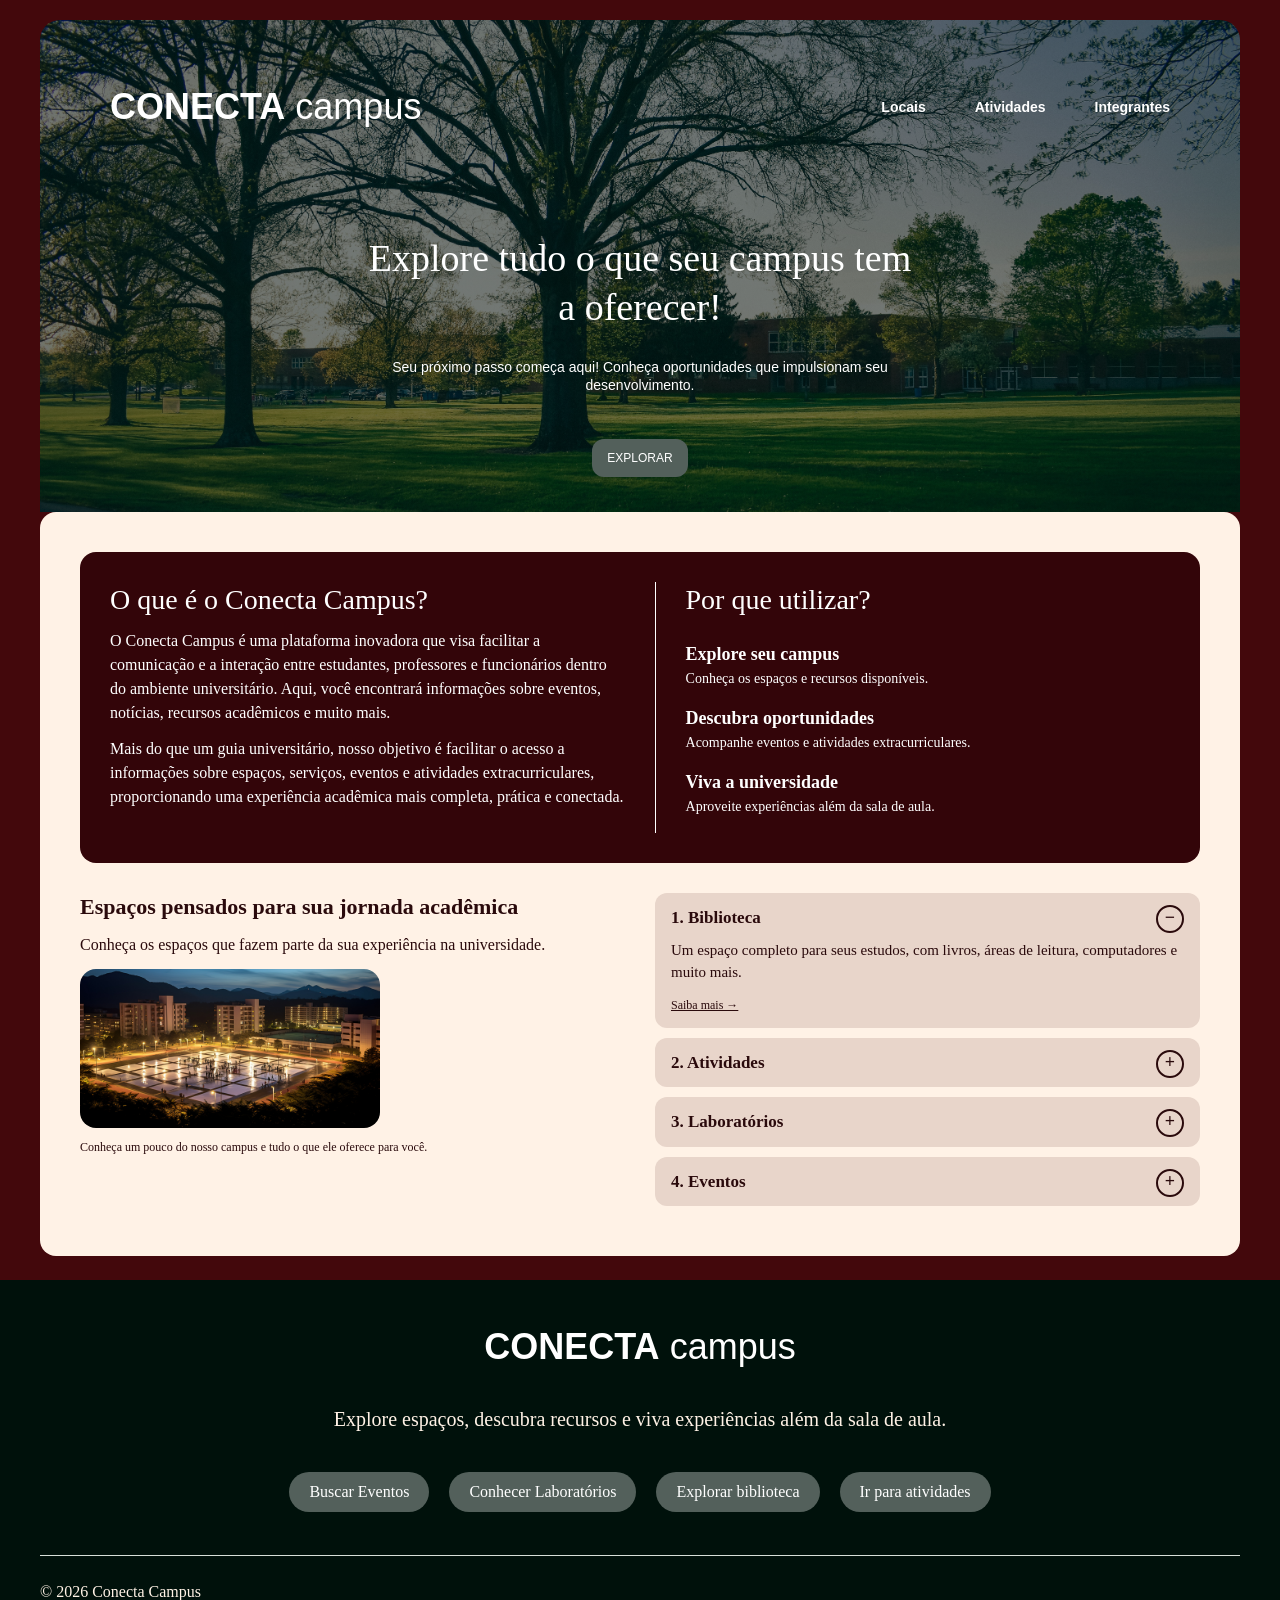
==== index.html @ c1164d72 "Merge branch 'main' into feature/css-locais" ====
<!--
INTEGRANTES DO GRUPO
RM575133-GABRIELLY MACARIO DE SOUZA RIBEIRO
RM575122-MARIA LUIZA DE CASTRO ANTUNES
RM576940-RAYZA SALLES ALMEIDA DO NASCIMENTO
RM574510-SOFIA BALIEIRO YAMANE CARO
RM575845-TAIANE MIRELLA SANTOS DE ALCÂNTARA
-->


<!DOCTYPE html>
<html lang="pt-BR">
<head>
    <meta charset="UTF-8">
    <meta name="viewport" content="width=device-width, initial-scale=1.0">
    <title>Conecta Campus | Início</title>
    <link rel="stylesheet" href="./css/style.css">
</head>

<body>
    <header class="cabecalho cabecalho-home">
        <!-- CABECALHO -->
         <div class="barra-home">
            <a class="titulo-campus">
                <strong>CONECTA</strong>
                <span>campus</span>
            </a>
            <nav class="menu" aria-label="Menu Principal">
                <ul>
                    <li><a href="./locais.html">Locais</a></li>
                    <li><a href="./detalhes.html">Atividades</a></li>
                    <li><a href="./integrantes.html">Integrantes</a></li>
                </ul>
            </nav>
         </div>
         <div class="chamada-home">
            <h1>Explore tudo o que seu campus tem a oferecer!</h1>
            <p>Seu próximo passo começa aqui! Conheça oportunidades que impulsionam seu desenvolvimento.</p>
            <a href="#espacos" class="botao">Explorar</a>
         </div>
    </header>

    <main>
        <!-- CONTEUDO PRINCIPAL -->
        <section class="sobre linha" id="sobre">
    <div class="coluna">
        <h2>O que é o Conecta Campus?</h2>
        <p>O Conecta Campus é uma plataforma inovadora que visa facilitar a comunicação e a interação entre estudantes, professores e funcionários dentro do ambiente universitário. Aqui, você encontrará informações sobre eventos, notícias, recursos acadêmicos e muito mais.
        </p>
        <p>
            Mais do que um guia universitário, nosso objetivo é
            facilitar o acesso a informações sobre espaços,
            serviços, eventos e atividades extracurriculares,
            proporcionando uma experiência acadêmica mais
            completa, prática e conectada.
        </p>
    </div>

    <div class="coluna coluna-beneficios">
        <h2>Por que utilizar?</h2>
        <ul class="beneficios">
            <li>
                <h3>Explore seu campus</h3>
                <p>Conheça os espaços e recursos disponíveis.</p>
            </li>
            <li>
                <h3>Descubra oportunidades</h3>
                <p>Acompanhe eventos e atividades extracurriculares.</p>
            </li>
            <li>
                <h3>Viva a universidade</h3>
                <p>Aproveite experiências além da sala de aula.</p>
            </li>
        </ul>
    </div>
</section>
<section class="espacos linha" id="espacos">
    <div class="coluna">
        <h2>Espaços pensados para sua jornada acadêmica</h2>
        <p>
            Conheça os espaços que fazem parte da sua
            experiência na universidade.
        </p>
        <img src="./img/campus_aberto.jpg" alt="Vista do campus universitário">
        <p class="legenda">Conheça um pouco do nosso campus e tudo o que ele oferece para você.
        </p>
    </div>

    <div class="coluna acordeao">
        <details open>
            <summary>1. Biblioteca</summary>
            <p>
                Um espaço completo para seus estudos, com livros,
                áreas de leitura, computadores e muito mais.
            </p>
            <a href="./locais.html">Saiba mais →</a>
        </details>
        <details>
            <summary>2. Atividades</summary>
            <p>Descubra atividades para aprender e interagir com outros estudantes.</p>
            <a href="./locais.html"> Explore as atividades</a>
        </details>
        <details>
            <summary>3. Laboratórios</summary>
            <p>Conheça os espaços para aulas práticas e desenvolvimento de projetos.
            </p>
        </details>
        <details>
            <summary>4. Eventos</summary>
            <p>Acompanhe os encontros e eventos da universidade.</p>
        </details>
    </div>
</section>
    </main>

<footer class="rodape">
    <div class="rodape-container">
        <a class="titulo-campus">
            <strong>CONECTA</strong>
            <span>campus</span>
        </a>

        <p class="rodape-descricao">
            Explore espaços, descubra recursos e viva experiências
            além da sala de aula.
        </p>

        <nav aria-label="Links do rodapé">
            <ul class="rodape-links">
                <li><a href="./locais.html">Buscar Eventos</a></li>
                <li><a href="./locais.html">Conhecer Laboratórios</a></li>
                <li><a href="./locais.html">Explorar biblioteca</a></li>
                <li><a href="./locais.html">Ir para atividades</a></li>
            </ul>
        </nav>

        <p class="rodape-copyright">© 2026 Conecta Campus</p>
    </div>
</footer>
    
</body>
</html>
---- css/style.css ----
/* INTEGRANTES DO GRUPO
RM575133-GABRIELLY MACARIO DE SOUZA RIBEIRO
RM575122-MARIA LUIZA DE CASTRO
RM576940-RAYZA SALLES ALMEIDA DO NASCIMENTO
RM574510-SOFIA BALIEIRO YAMANE CARO
RM575845-TAIANE MIRELLA SANTOS DE ALCÂNTARA */

/* RESET CSS */
* {
  margin: 0;
  padding: 0;
  box-sizing: border-box;
}


ul {
  list-style: none;
}
 
img {
  display: block;
  max-width: 100%;
  height: auto;
}
 
/* PADRONIZAÇÃO DE FONTES */
:root {
  --fonte-texto: Georgia, 'Times New Roman', Times, serif;
  --fonte-interface: Arial, Helvetica, sans-serif;

   --fs-pequeno: 1.2rem;
   --fs-menu: 1.4rem;
   --fs-base: 1.6rem;
   --fs-h3: 1.8rem;
   --fs-h2: 2.2rem;
   --fs-h1: 2.8rem;

}

html {
  font-size: 62%;
}

body {
  font-family: var(--fonte-texto);
  font-size: var(--fs-base);
  line-height: 1.5;
}

h1, h2, h3 {
  font-family: var(--fonte-texto);
  font-weight: bold;
}

h1 { font-size: var(--fs-h1); line-height: 1.2; }
h2 { font-size: var(--fs-h2); line-height: 1.25; margin-bottom: 1.2rem;}
h3 { font-size: var(--fs-h3);} 
p { margin-bottom: 1.2rem; }

/* CONFIGURAÇÕES GERAIS */
:root {
  --cor-primaria: #330509;
  --cor-moldura: #4a0a0a;
  --cor-fundo: #3B060A;
  --cor-cartao: #e8d5ca;
  --cor-rodape: #04120a;
  --cor-texto: #2a0a0c;
  --cor-clara: #ffffff;
  --cor-foco: #ffb703;
}
 

body {
  color: var(--cor-texto);
  background-color: var(--cor-fundo);
}


a {
  color: inherit;
}


a:hover {
  text-decoration: underline;
}

a:focus-visible,
summary:focus-visible {
  outline: 0.3rem solid var(--cor-foco);
  outline-offset: 0.2rem;
}

.container {
  width: 92%;
  max-width: 70rem;
  margin: 0 auto;
}

.so-leitor {
  position: absolute;
  width: 1px;
  height: 1px;
  overflow: hidden;
  clip: rect(0 0 0 0);
}

.linha {
  font-size: 0;
}

.linha > * {
  font-size: var(--fs-base);
  vertical-align: top;
}

/* CABEÇALHO */
.moldura {
  padding: 1rem;
  background-color: var(--cor-moldura);
}

.cabecalho {
  color: var(--cor-clara);
}

.cabecalho-interno {
  padding: 1.6rem 0;
  background-color: var(--cor-primaria);
}

.hero {
  padding: 2rem 0 3rem;
  border-radius: 1.2rem;
  text-align: center;
  background:
    linear-gradient(rgba(0, 0, 0, 0.45), rgba(0, 0, 0, 0.45)),
    url("../img/campus.jpg") center / cover no-repeat;
}

.barra {
  text-align: center;
}

.logo {
  display: inline-block;
  margin-bottom: 1rem;
  font-family: var(--fonte-interface);
  font-size: 2.4rem;
  font-weight: bold;
  text-decoration: none;
  color: var(--cor-clara);
}

.logo span {
  font-weight: normal;
}

.hero-texto {
  width: 92%;
  max-width: 45rem;
  margin: 4rem auto 2rem;
}

.hero-texto h1 {
  margin-bottom: 1.2rem;
  font-weight: normal;
}

.hero-texto p {
  font-family: var(--fonte-interface);
  font-size: 1.4rem;
}

.botao {
  display: inline-block;
  padding: 0.8rem 2.4rem;
  border: 1px solid var(--cor-clara);
  border-radius: 0.8rem;
  font-family: var(--fonte-interface);
  font-size: 1.3rem;
  text-transform: uppercase;
  text-decoration: none;
  color: var(--cor-clara);
  background-color: rgba(255, 255, 255, 0.25);
}

.botao:hover {
  background-color: rgba(255, 255, 255, 0.45);
  text-decoration: none;
}

.botao-escuro {
  margin-top: 2rem;
  background-color: var(--cor-primaria);
}

.botao-escuro:hover {
  background-color: var(--cor-moldura);
}

/* MENU */
.barra-home {
  display: flex;
  justify-content: space-between;
  align-items: center;
}

.titulo-campus {
  font-family: Arial, Helvetica, sans-serif;
  font-size: 36px;
  color: #ffffff;
  text-decoration: none;
}

.titulo-campus:hover {
  text-decoration: none;
}

.menu li {
  display: inline-block;
  margin-left: 45px;
}

.menu a {
  font-family: Arial, Helvetica, sans-serif;
  font-size: 14px;
  font-weight: bold;
  color: #ffffff;
  text-decoration: none;
}
 
.menu a:hover,
.menu a:active {
  text-decoration: underline;
}

.menu a.ativo {
  text-decoration: underline;
}

/* CONTEÚDO */
.painel {
  margin-top: 1rem;
  padding: 2rem 1.5rem;
  border-radius: 1.2rem;
  background-color: var(--cor-fundo);
}

.conteudo {
  padding: 3rem 0;
}
 
.intro {
  margin: 1rem 0 2rem;
}

.divisor {
  margin: 2.4rem 0;
  border: 0;
  border-top: 1px solid var(--cor-cartao);
}

.destaque {
  width: 100%;
  margin-bottom: 2rem;
  text-align: center;
}
 
.destaque h3 {
  margin-bottom: 0.8rem;
  font-weight: normal;
  text-transform: uppercase;
}
 
.destaque img {
  width: 100%;
  max-width: 22rem;
  margin: 0 auto;
  border-radius: 1rem;
}

.sobre {
  padding: 2.4rem 2rem;
  border-radius: 1.6rem;
  color: var(--cor-clara);
  background-color: var(--cor-primaria);
}
 
.beneficios li {
  margin-bottom: 1.6rem;
}
 
.icone {
  display: inline-block;
  width: 15%;
  font-size: 2.4rem;
  vertical-align: top;
}
 
.beneficio-texto {
  display: inline-block;
  width: 80%;
  vertical-align: top;
}
 
.beneficio-texto h3 {
  font-size: 1.7rem;
}
 
.beneficio-texto p {
  margin-bottom: 0;
  font-size: var(--fs-pequeno);
}

.espacos {
  margin-top: 3rem;
}
 
.espacos img {
  width: 100%;
  max-width: 30rem;
  margin: 1rem 0;
  border-radius: 1.6rem;
}
 
.legenda {
  font-size: var(--fs-pequeno);
}
 
.acordeao details {
  margin-bottom: 1rem;
  padding: 1.2rem 1.6rem;
  border-radius: 1.2rem;
  background-color: var(--cor-cartao);
}
 
.acordeao summary {
  cursor: pointer;
  font-size: 1.7rem;
  font-weight: bold;
  list-style: none;
}
 
.acordeao summary::-webkit-details-marker {
  display: none;
}
 
.acordeao summary::after {
  content: "+";
  float: right;
  width: 2.4rem;
  height: 2.4rem;
  border: 0.2rem solid var(--cor-texto);
  border-radius: 50%;
  font-size: 1.8rem;
  line-height: 2rem;
  text-align: center;
}
 
.acordeao details[open] summary::after {
  content: "−";
}
 
.acordeao details p {
  margin: 0.8rem 0;
  font-size: 1.5rem;
}
 
.acordeao details a {
  font-size: var(--fs-pequeno);
}

/* CARTÕES */
.cartao {
  width: 100%;
  margin-bottom: 2rem;
  padding: 1.6rem;
  border-radius: 1.2rem;
  background-color: var(--cor-cartao);
}
 
.cartao img {
  width: 100%;
  margin-bottom: 1.2rem;
  border-radius: 0.8rem;
}
 
.cartao h2 {
  font-size: 2rem;
}
 
.cartao p {
  margin-bottom: 0.6rem;
  font-size: 1.5rem;
}
 
.cartao a {
  font-weight: bold;
  color: var(--cor-primaria);
}

.img-detalhe {
  width: 100%;
  max-width: 50rem;
  margin: 1.6rem 0;
  border-radius: 1.2rem;
}
 
.lista-simples {
  margin: 0 0 2rem 2rem;
  list-style: disc;
}
 
article section {
  margin-top: 2rem;
}

/* RODAPÉ */
.rodape {
  padding: 3rem 0;
  text-align: center;
  color: var(--cor-clara);
  background-color: var(--cor-rodape);
}
 
.rodape-texto {
  margin: 1.6rem 0;
  font-size: 1.5rem;
}
 
.tags li {
  display: inline-block;
  margin: 0.4rem;
}
 
.tags a {
  display: inline-block;
  padding: 0.3rem 1.2rem;
  border: 1px solid #5c6b62;
  border-radius: 2rem;
  font-size: var(--fs-pequeno);
  text-decoration: none;
  color: var(--cor-clara);
  background-color: #1a2a20;
}

.tags a:hover {
  background-color: #2a3d31;
}

/* Estrutura das páginas */
html {
  font-size: 62.5%;
}

body {
  padding: 20px 23px 0;
  background-color: #43080c;
}

/* Conteúdo principal */
body > main {
  max-width: 1200px;
  margin: 0 auto 24px;
  padding: 40px;
  border-radius: 16px;
  background-color: #fff2e6;
}

/* Cabeçalho */
body > .cabecalho {
  max-width: 1200px;
  margin: 0 auto;
  padding: 30px;
  border-radius: 16px 16px 0 0;
  background-color: #330509;
}

body > .cabecalho-home {
  min-height: 470px;
  padding: 60px 70px 35px;
  border-radius: 20px 20px 0 0;

  background-image:
    linear-gradient(#000c098c, #000c098c),
    url("../img/campos_backgroud.jpg");

  background-position: center;
  background-size: cover;
  background-repeat: no-repeat;
}

/* Texto central do cabeçalho */
.chamada-home {
  max-width: 550px;
  margin: 100px auto 0;
  color: #ffffff;
  text-align: center;
}

.chamada-home h1 {
  margin-bottom: 25px;
  font-size: 38px;
  font-weight: normal;
  line-height: 1.3;
}

.chamada-home p {
  margin-bottom: 45px;
  font-family: Arial, Helvetica, sans-serif;
  font-size: 14px;
  line-height: 1.3;
}

/* Botão Explorar */
.chamada-home .botao {
  padding: 10px 15px;
  border: none;
  border-radius: 12px;
  background-color: #53605b;
  font-size: 12px;
}

.chamada-home .botao:hover {
  background-color: #6b7972;
}

/* Colunas das seções */
.linha {
  display: flex;
  gap: 30px;
  font-size: 16px;
}

.linha > .coluna {
  width: 50%;
  min-width: 0;
  margin-bottom: 0;
}

/* Apresentação do Conecta Campus */
.sobre {
  padding: 30px;
}

.sobre h2 {
  font-size: 28px;
  font-weight: normal;
}

.coluna-beneficios {
  border-left: 1px solid #ffffff;
  padding-left: 30px;
}

/* Benefícios */
.beneficios {
  margin-top: 24px;
}

.beneficios p {
  font-size: 14px;
}

/* Imagem do campus */
.espacos img {
  width: 100%;
  max-width: 300px;
  height: auto;
}

/* Rodapé */
body > .rodape {
    margin-inline: -1rem;
    padding: 40px 23px;
    background-color: #00110b;
    color: #fff2e6;
    text-align: center;
}

.rodape-container {
  max-width: 1200px;
  margin: 0 auto;
}

.rodape-descricao {
  margin: 30px 0;
  font-size: 20px;
}

/* Links do rodapé */
.rodape-links {
  margin: 0;
  padding: 0;
  list-style: none;
}

.rodape-links li {
  display: inline-block;
  margin: 8px;
}

.rodape-links a {
  display: inline-block;
  padding: 8px 20px;
  border-radius: 30px;
  background-color: #53605b;
  color: #ffffff;
  font-size: 16px;
  text-decoration: none;
}

.rodape-links a:hover {
  background-color: #6b7972;
  text-decoration: none;
}

/* Linha e direitos autorais */
.rodape .rodape-copyright {
  margin-top: 35px;
  margin-bottom: 0;
  padding-top: 24px;
  border-top: 1px solid #d7dfd9;
  text-align: left;
  font-size: 16px;
}




/* --------------------------------------------------------- */
/* PAGINA LOCAIS */

/* INTRODUCAO */

.pagina-locais .titulo-pagina {
    margin-bottom: 3rem;
    text-align: center;
}

.pagina-locais .titulo-pagina > p:first-child {
    margin-bottom: 1rem;
    font-family: var(--fonte-interface);
    font-size: var(--fs-menu);
    font-weight: bold;
    color: var(--cor-primaria);
}

.pagina-locais .titulo-pagina h2 {
    margin-bottom: 1rem;
    font-size: 3rem;
}

.pagina-locais .titulo-pagina > p:last-child {
    font-size: var(--fs-base);
}

/* ESPACOS DO CAMPUS */

.pagina-locais .local {
    margin-bottom: 3rem;
    padding-bottom: 3rem;
    border-bottom: 1px solid var(--cor-cartao);
}

.pagina-locais .local:last-child {
    margin-bottom: 0;
    padding-bottom: 0;
    border-bottom: none;
}

/* TITULOS E SUBTITULOS */

.pagina-locais .local h3 {
    margin-bottom: 0.5rem;
    font-size: 2.6rem;
}

.pagina-locais .local > p {
    margin-bottom: 1.5rem;
    font-size: var(--fs-base);
}

/* IMAGENS */

.pagina-locais .local-imagem {
    width: 100%;
    height: 28rem;
    margin-bottom: 1.5rem;
    border-radius: 1rem;
    object-fit: cover;
}

/* BLOCOS DE INFORMACOES */

.pagina-locais .local-informacoes {
    display: flex;
    flex-direction: column;
    gap: 1.5rem;
}

/* DESCRICAO */

.pagina-locais .local-descricao {
    padding: 2rem;
    border-radius: 1rem;
    color: var(--cor-clara);
    background-color: var(--cor-primaria);
}

.pagina-locais .local-descricao h4 {
    margin-bottom: 1rem;
    font-size: 1.8rem;
}

/* INFORMACOES UTEIS */

.pagina-locais .local-dados {
    padding: 2rem;
    border-radius: 1rem;
    background-color: var(--cor-cartao);
}

.pagina-locais .local-dados h4 {
    margin-bottom: 1rem;
    font-size: 1.8rem;
}

.pagina-locais .local-dados p {
    margin-bottom: 1rem;
}

.pagina-locais .local-dados a {
    display: inline-block;
    margin-top: 1rem;
    font-weight: bold;
    color: var(--cor-primaria);
}

.pagina-locais .local-dados a:hover {
    text-decoration: underline;
}
}

.linha > .coluna {
  width: 50%;
  min-width: 0;
  margin-bottom: 0;
}

/* Apresentação do Conecta Campus */
.sobre {
  padding: 30px;
}

.sobre h2 {
  font-size: 28px;
  font-weight: normal;
}

.coluna-beneficios {
  border-left: 1px solid #ffffff;
  padding-left: 30px;
}

/* Benefícios */
.beneficios {
  margin-top: 24px;
}

.beneficios p {
  font-size: 14px;
}

/* Imagem do campus */
.espacos img {
  width: 100%;
  max-width: 300px;
  height: auto;
}

/* Rodapé */
body > .rodape {
  margin-left: -23px;
  margin-right: -23px;
  padding: 40px 23px;
  background-color: #00110b;
  color: #fff2e6;
  text-align: center;
}

.rodape-container {
  max-width: 1200px;
  margin: 0 auto;
}

.rodape-descricao {
  margin: 30px 0;
  font-size: 20px;
}

/* Links do rodapé */
.rodape-links {
  margin: 0;
  padding: 0;
  list-style: none;
}

.rodape-links li {
  display: inline-block;
  margin: 8px;
}

.rodape-links a {
  display: inline-block;
  padding: 8px 20px;
  border-radius: 30px;
  background-color: #53605b;
  color: #ffffff;
  font-size: 16px;
  text-decoration: none;
}

.rodape-links a:hover {
  background-color: #6b7972;
  text-decoration: none;
}

/* Linha e direitos autorais */
.rodape .rodape-copyright {
  margin-top: 35px;
  margin-bottom: 0;
  padding-top: 24px;
  border-top: 1px solid #d7dfd9;
  text-align: left;
  font-size: 16px;
}
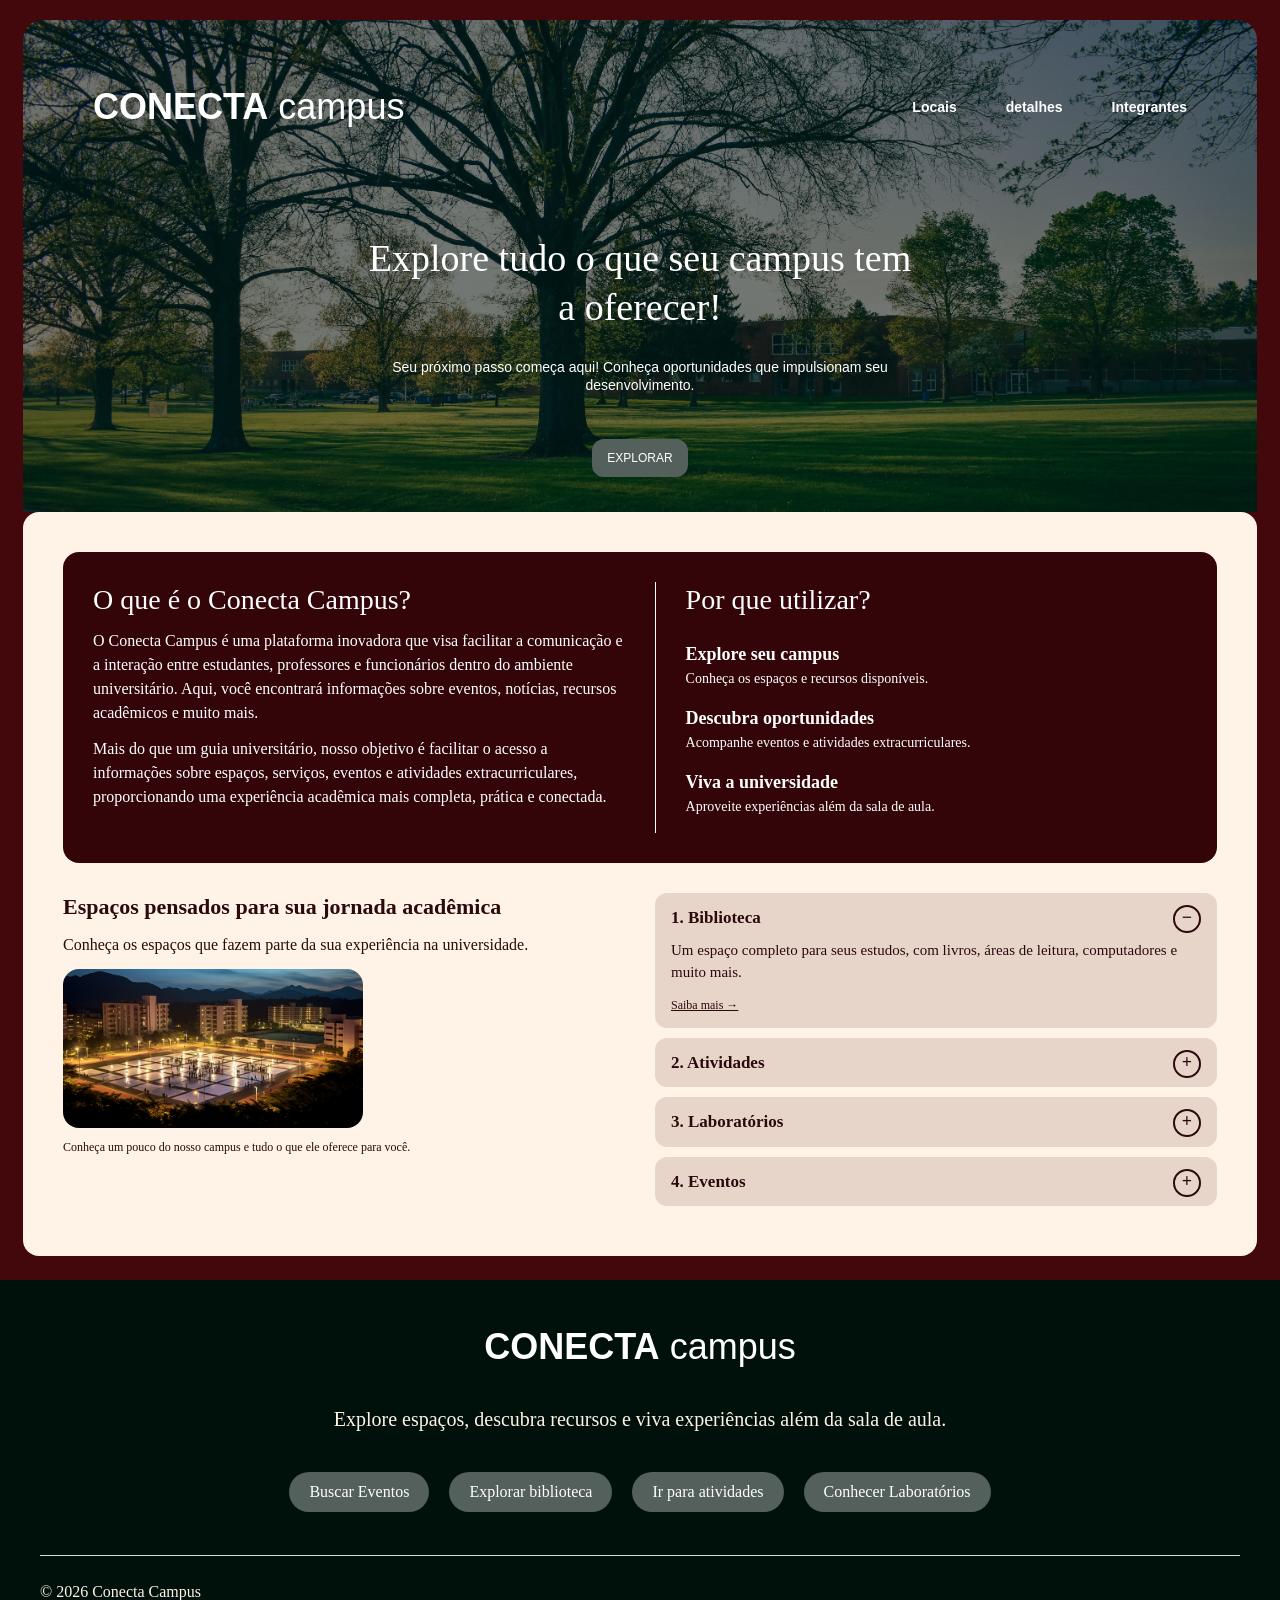
==== commit bff7aad5: "fix: altera nomes e corrige link entre páginas/ feat: ajusta largura do widht" ====
--- a/index.html
+++ b/index.html
@@ -28,7 +28,7 @@
             <nav class="menu" aria-label="Menu Principal">
                 <ul>
                     <li><a href="./locais.html">Locais</a></li>
-                    <li><a href="./detalhes.html">Atividades</a></li>
+                    <li><a href="./detalhes.html">detalhes</a></li>
                     <li><a href="./integrantes.html">Integrantes</a></li>
                 </ul>
             </nav>
@@ -98,16 +98,17 @@
         <details>
             <summary>2. Atividades</summary>
             <p>Descubra atividades para aprender e interagir com outros estudantes.</p>
-            <a href="./locais.html"> Explore as atividades</a>
+            <a href="./detalhes.html">Saiba mais →</a>
         </details>
         <details>
             <summary>3. Laboratórios</summary>
-            <p>Conheça os espaços para aulas práticas e desenvolvimento de projetos.
-            </p>
+            <p>Conheça os espaços para aulas práticas e desenvolvimento de projetos.</p>
+            <a href="./locais.html">Saiba mais →</a>
         </details>
         <details>
             <summary>4. Eventos</summary>
             <p>Acompanhe os encontros e eventos da universidade.</p>
+            <a href="./detalhes.html">Saiba mais →</a>
         </details>
     </div>
 </section>
@@ -127,10 +128,10 @@
 
         <nav aria-label="Links do rodapé">
             <ul class="rodape-links">
-                <li><a href="./locais.html">Buscar Eventos</a></li>
+                <li><a href="./detalhes.html">Buscar Eventos</a></li>
+                <li><a href="./locais.html">Explorar biblioteca</a></li>
+                <li><a href="./detalhes.html">Ir para atividades</a></li>
                 <li><a href="./locais.html">Conhecer Laboratórios</a></li>
-                <li><a href="./locais.html">Explorar biblioteca</a></li>
-                <li><a href="./locais.html">Ir para atividades</a></li>
             </ul>
         </nav>
 
--- a/css/style.css
+++ b/css/style.css
@@ -461,7 +461,6 @@
 
 /* Conteúdo principal */
 body > main {
-  max-width: 1200px;
   margin: 0 auto 24px;
   padding: 40px;
   border-radius: 16px;
@@ -470,7 +469,6 @@
 
 /* Cabeçalho */
 body > .cabecalho {
-  max-width: 1200px;
   margin: 0 auto;
   padding: 30px;
   border-radius: 16px 16px 0 0;
@@ -741,7 +739,6 @@
 .pagina-locais .local-dados a:hover {
     text-decoration: underline;
 }
-}
 
 .linha > .coluna {
   width: 50%;
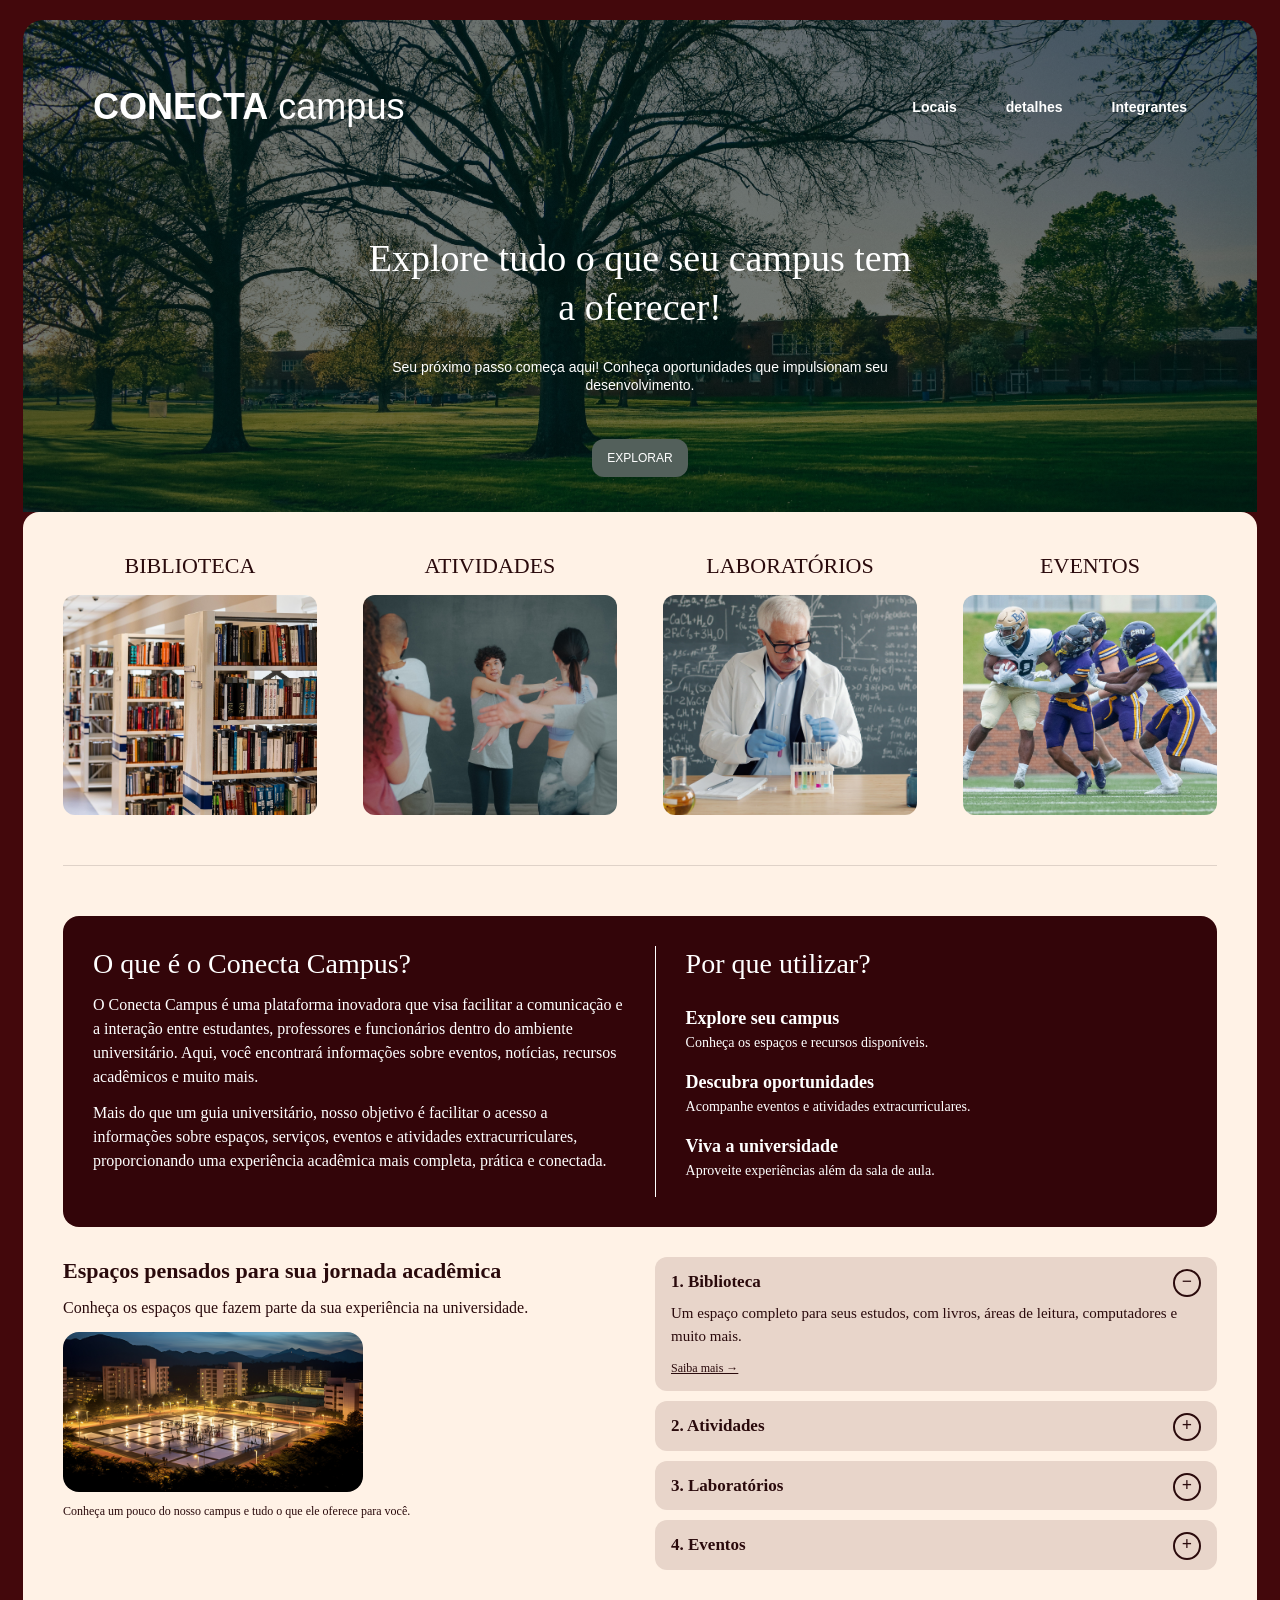
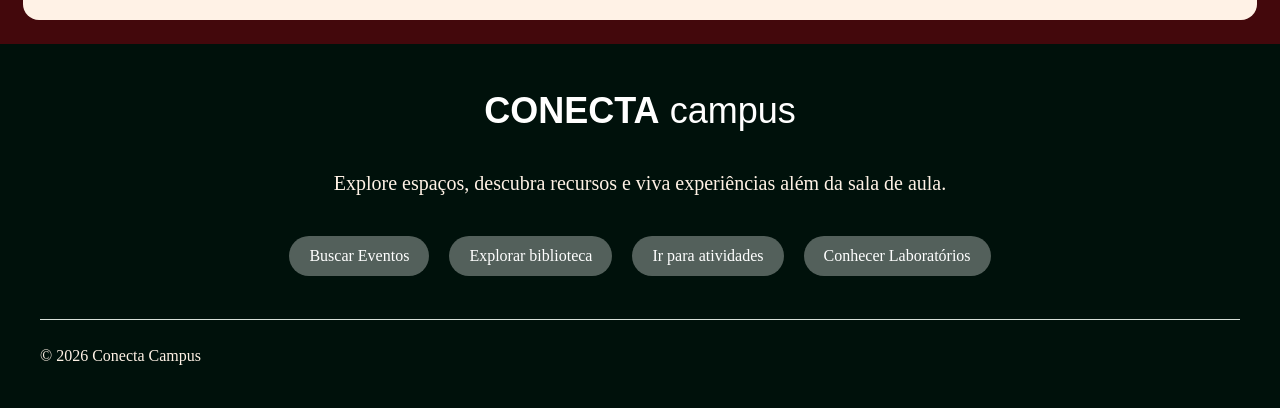
==== commit f210d7e1: "feat: cria seção de imagens" ====
--- a/index.html
+++ b/index.html
@@ -42,6 +42,24 @@
 
     <main>
         <!-- CONTEUDO PRINCIPAL -->
+         <section class="fotos-campus" aria-label="Espaços e atividades do campus">
+            <div class="foto-campus">
+                <h2>Biblioteca</h2>
+                <img src="./img/biblioteca.jpg" alt="Biblioteca do Campus">
+            </div>
+            <div class="foto-campus">
+                <h2>Atividades</h2>
+                <img src="./img/atividades.jpg" alt="Atividfades em grupo">
+            </div>
+            <div class="foto-campus">
+                <h2>Laboratórios</h2>
+                <img src="./img/laboratorio.jpg" alt="Laboratório do campus">
+            </div>
+            <div class="foto-campus">
+                <h2>Eventos</h2>
+                <img src="./img/eventos.jpg" alt="Eventos do campus">
+            </div>
+         </section>
         <section class="sobre linha" id="sobre">
     <div class="coluna">
         <h2>O que é o Conecta Campus?</h2>
--- a/css/style.css
+++ b/css/style.css
@@ -538,6 +538,34 @@
 }
 
 /* Apresentação do Conecta Campus */
+.fotos-campus {
+  display: flex;
+  justify-content: space-between;
+  padding-bottom: 50px;
+  margin-bottom: 50px;
+  border-bottom: 1px solid #dfd2c8;
+}
+
+.foto-campus {
+  width: 22%;
+  text-align: center;
+}
+
+.foto-campus h2 {
+  margin-bottom: 15px;
+  font-size: 22px;
+  font-weight: normal;
+  text-transform: uppercase;
+}
+
+.foto-campus img {
+  width: 100%;
+  height: 220px;
+  object-fit: cover;
+  border-radius: 12px;
+}
+
+/* Apresentação do Conecta Campus */
 .sobre {
   padding: 30px;
 }
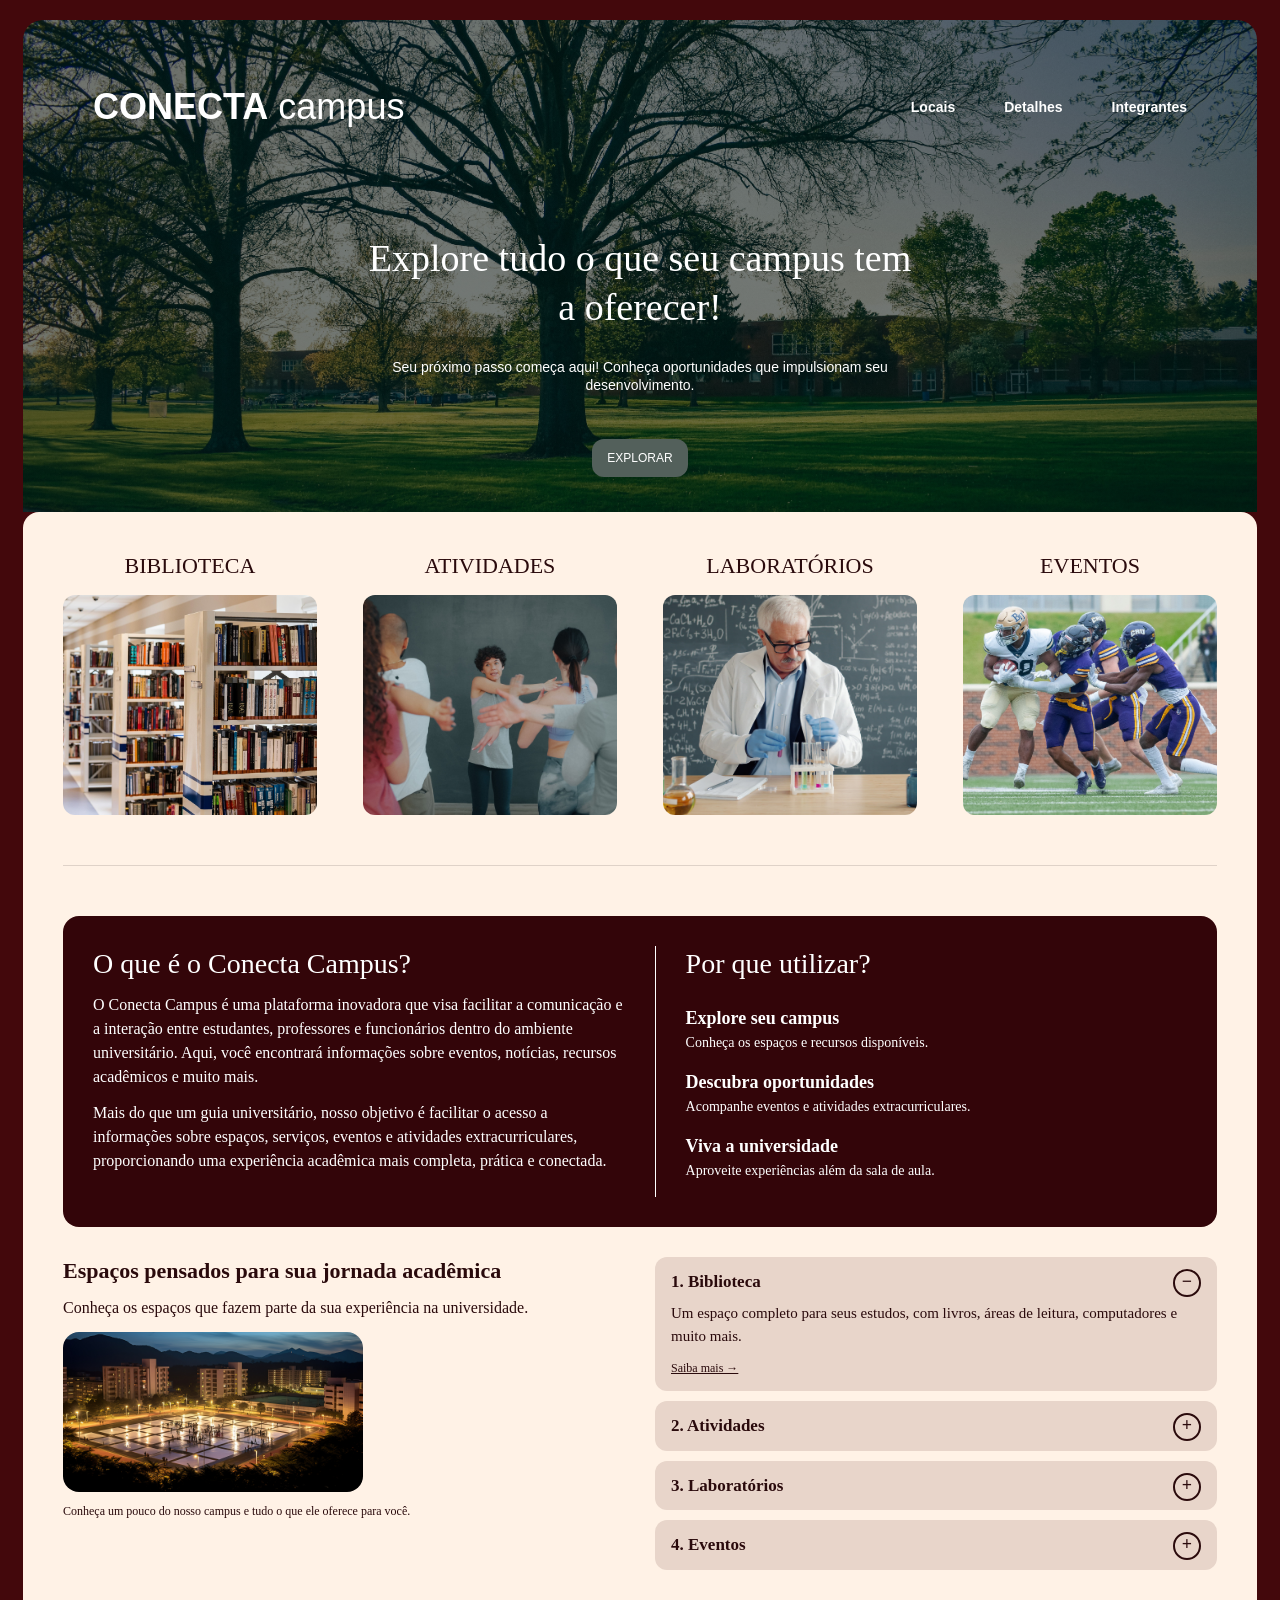
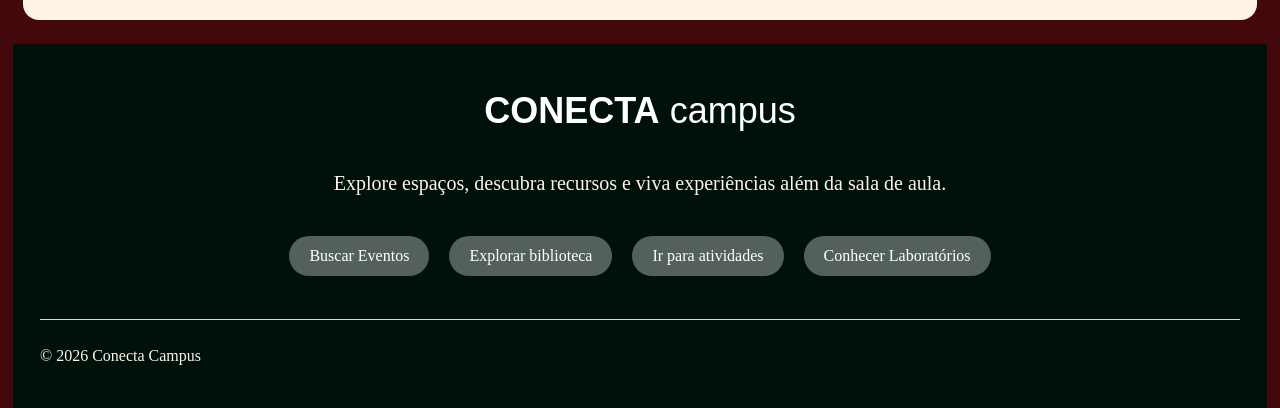
==== commit 9ac6354e: "refactor: reorganiza e padroniza o CSS compartilhado e revisa textos das paginas" ====
--- a/index.html
+++ b/index.html
@@ -28,7 +28,7 @@
             <nav class="menu" aria-label="Menu Principal">
                 <ul>
                     <li><a href="./locais.html">Locais</a></li>
-                    <li><a href="./detalhes.html">detalhes</a></li>
+                    <li><a href="./detalhes.html">Detalhes</a></li>
                     <li><a href="./integrantes.html">Integrantes</a></li>
                 </ul>
             </nav>
--- a/css/style.css
+++ b/css/style.css
@@ -35,16 +35,29 @@
    --fs-h2: 2.2rem;
    --fs-h1: 2.8rem;
 
+    --cor-primaria: #330509;
+    --cor-moldura: #4a0a0a;
+    --cor-fundo: #3B060A;
+    --cor-cartao: #e8d5ca;
+    --cor-rodape: #04120a;
+    --cor-texto: #2a0a0c;
+    --cor-clara: #ffffff;
+    --cor-foco: #ffb703;
+
 }
 
 html {
-  font-size: 62%;
+  font-size: 62.5%;
 }
 
 body {
   font-family: var(--fonte-texto);
   font-size: var(--fs-base);
   line-height: 1.5;
+  color: var(--cor-texto);
+  background-color: var(--cor-fundo);
+  padding: 20px 23px 0;
+  background-color: #43080c;
 }
 
 h1, h2, h3 {
@@ -58,22 +71,6 @@
 p { margin-bottom: 1.2rem; }
 
 /* CONFIGURAÇÕES GERAIS */
-:root {
-  --cor-primaria: #330509;
-  --cor-moldura: #4a0a0a;
-  --cor-fundo: #3B060A;
-  --cor-cartao: #e8d5ca;
-  --cor-rodape: #04120a;
-  --cor-texto: #2a0a0c;
-  --cor-clara: #ffffff;
-  --cor-foco: #ffb703;
-}
- 
-
-body {
-  color: var(--cor-texto);
-  background-color: var(--cor-fundo);
-}
 
 
 a {
@@ -107,6 +104,9 @@
 
 .linha {
   font-size: 0;
+  display: flex;
+  gap: 30px;
+  font-size: 16px;
 }
 
 .linha > * {
@@ -285,6 +285,7 @@
   border-radius: 1.6rem;
   color: var(--cor-clara);
   background-color: var(--cor-primaria);
+  padding: 30px;
 }
  
 .beneficios li {
@@ -322,6 +323,9 @@
   max-width: 30rem;
   margin: 1rem 0;
   border-radius: 1.6rem;
+  width: 100%;
+  max-width: 300px;
+  height: auto;
 }
  
 .legenda {
@@ -450,14 +454,6 @@
 }
 
 /* Estrutura das páginas */
-html {
-  font-size: 62.5%;
-}
-
-body {
-  padding: 20px 23px 0;
-  background-color: #43080c;
-}
 
 /* Conteúdo principal */
 body > main {
@@ -525,11 +521,6 @@
 }
 
 /* Colunas das seções */
-.linha {
-  display: flex;
-  gap: 30px;
-  font-size: 16px;
-}
 
 .linha > .coluna {
   width: 50%;
@@ -566,13 +557,12 @@
 }
 
 /* Apresentação do Conecta Campus */
-.sobre {
-  padding: 30px;
-}
 
 .sobre h2 {
   font-size: 28px;
   font-weight: normal;
+  font-size: 28px;
+  font-weight: normal;
 }
 
 .coluna-beneficios {
@@ -587,13 +577,6 @@
 
 .beneficios p {
   font-size: 14px;
-}
-
-/* Imagem do campus */
-.espacos img {
-  width: 100%;
-  max-width: 300px;
-  height: auto;
 }
 
 /* Rodapé */
@@ -660,6 +643,85 @@
 
 /* INTRODUCAO */
 
+
+/* CABECALHO DA PAGINA LOCAIS */
+
+body > .cabecalho-locais {
+    min-height: 38rem;
+    padding: 3rem 5%;
+    background-image:
+        linear-gradient(#00110999, #00110999),
+        url("../img/campos_backgroud.jpg");
+    background-position: center;
+    background-size: cover;
+    background-repeat: no-repeat;
+}
+
+
+.chamada-locais {
+  max-width: 550px;
+  margin: 100px auto 0;
+  color: #ffffff;
+  text-align: center;
+}
+
+.chamada-locais h1 {
+  margin-bottom: 25px;
+  font-size: 38px;
+  font-weight: normal;
+  line-height: 1.3;
+}
+
+.chamada-locais p {
+  margin-bottom: 45px;
+  font-family: Arial, Helvetica, sans-serif;
+  font-size: 14px;
+  line-height: 1.3;
+}
+
+.cabecalho-locais .barra-locais {
+    display: flex;
+    justify-content: space-between;
+    align-items: center;
+    gap: 2rem;
+}
+
+.cabecalho-locais .titulo-campus {
+    font-family: var(--fonte-interface);
+    font-size: 2.8rem;
+    color: var(--cor-clara);
+    text-decoration: none;
+}
+
+.cabecalho-locais .navegacao-locais {
+    margin-left: auto;
+}
+
+.cabecalho-locais .menu {
+    display: flex;
+    justify-content: flex-end;
+    flex-wrap: wrap;
+    gap: 2rem;
+}
+
+.cabecalho-locais .menu li {
+    margin: 0;
+}
+
+.cabecalho-locais .chamada-locais {
+    max-width: 60rem;
+    margin: 7rem auto 2rem;
+    text-align: center;
+}
+
+.cabecalho-locais .chamada-locais h1 {
+    font-size: 3.4rem;
+    font-weight: normal;
+    color: var(--cor-clara);
+}
+
+
+
 .pagina-locais .titulo-pagina {
     margin-bottom: 3rem;
     text-align: center;
@@ -768,96 +830,337 @@
     text-decoration: underline;
 }
 
-.linha > .coluna {
-  width: 50%;
-  min-width: 0;
-  margin-bottom: 0;
-}
-
-/* Apresentação do Conecta Campus */
-.sobre {
-  padding: 30px;
-}
-
-.sobre h2 {
-  font-size: 28px;
-  font-weight: normal;
-}
-
-.coluna-beneficios {
-  border-left: 1px solid #ffffff;
-  padding-left: 30px;
-}
-
-/* Benefícios */
-.beneficios {
-  margin-top: 24px;
-}
-
-.beneficios p {
-  font-size: 14px;
-}
-
-/* Imagem do campus */
-.espacos img {
-  width: 100%;
-  max-width: 300px;
-  height: auto;
-}
-
-/* Rodapé */
-body > .rodape {
-  margin-left: -23px;
-  margin-right: -23px;
-  padding: 40px 23px;
-  background-color: #00110b;
-  color: #fff2e6;
-  text-align: center;
-}
-
-.rodape-container {
-  max-width: 1200px;
-  margin: 0 auto;
-}
-
-.rodape-descricao {
-  margin: 30px 0;
-  font-size: 20px;
-}
-
-/* Links do rodapé */
-.rodape-links {
-  margin: 0;
-  padding: 0;
-  list-style: none;
-}
-
-.rodape-links li {
-  display: inline-block;
-  margin: 8px;
-}
-
-.rodape-links a {
-  display: inline-block;
-  padding: 8px 20px;
-  border-radius: 30px;
-  background-color: #53605b;
-  color: #ffffff;
-  font-size: 16px;
-  text-decoration: none;
-}
-
-.rodape-links a:hover {
-  background-color: #6b7972;
-  text-decoration: none;
-}
-
-/* Linha e direitos autorais */
-.rodape .rodape-copyright {
-  margin-top: 35px;
-  margin-bottom: 0;
-  padding-top: 24px;
-  border-top: 1px solid #d7dfd9;
-  text-align: left;
-  font-size: 16px;
-}
+
+
+/* --------------------------------------------------------- */
+/* PAGINA DETALHES */
+
+/* CABECALHO */
+
+body > .cabecalho-detalhes {
+    min-height: 38rem;
+    padding: 3rem 5%;
+    background-image:
+        linear-gradient(#00110999, #00110999),
+        url("../img/campos_backgroud.jpg");
+    background-position: center;
+    background-size: cover;
+    background-repeat: no-repeat;
+}
+
+/* LOGO A ESQUERDA E MENU A DIREITA */
+
+.cabecalho-detalhes .barra-detalhes {
+    display: flex;
+    flex-direction: row;
+    justify-content: space-between;
+    align-items: center;
+    flex-wrap: wrap;
+    gap: 2rem;
+    width: 100%;
+    text-align: left;
+}
+
+.cabecalho-detalhes .titulo-campus {
+    font-family: var(--fonte-interface);
+    font-size: 2.8rem;
+    color: var(--cor-clara);
+    text-decoration: none;
+    white-space: nowrap;
+}
+
+.cabecalho-detalhes .navegacao-detalhes {
+    margin-left: auto;
+}
+
+.cabecalho-detalhes .navegacao-detalhes .menu {
+    display: flex;
+    justify-content: flex-end;
+    flex-wrap: wrap;
+    gap: 2rem;
+    margin: 0;
+    padding: 0;
+    list-style: none;
+}
+
+.cabecalho-detalhes .navegacao-detalhes .menu li {
+    margin: 0;
+}
+
+.cabecalho-detalhes .navegacao-detalhes .menu a {
+    font-family: var(--fonte-interface);
+    font-size: var(--fs-menu);
+    font-weight: bold;
+    color: var(--cor-clara);
+    text-decoration: none;
+}
+
+.cabecalho-detalhes .navegacao-detalhes .menu a:hover,
+.cabecalho-detalhes .navegacao-detalhes .menu a:focus-visible,
+.cabecalho-detalhes .navegacao-detalhes .menu a[aria-current="page"] {
+    text-decoration: underline;
+}
+
+/* TEXTO CENTRAL DO CABECALHO */
+
+.cabecalho-detalhes .chamada-detalhes {
+    max-width: 60rem;
+    margin: 7rem auto 2rem;
+    text-align: center;
+    color: var(--cor-clara);
+}
+
+.chamada-detalhes h1 {
+    margin-bottom: 2rem;
+    font-size: 3.4rem;
+    font-weight: normal;
+}
+
+.chamada-detalhes p {
+    font-family: var(--fonte-interface);
+    font-size: 1.5rem;
+}
+
+/* CONTEUDO PRINCIPAL */
+
+body > .pagina-detalhes {
+    width: 100%;
+    max-width: none;
+    margin: 0 auto 2.4rem;
+    padding: 4rem 5%;
+    border-radius: 0 0 1.6rem 1.6rem;
+    background-color: #fff2e6;
+    color: var(--cor-texto);
+}
+
+/* INTRODUCAO */
+
+.pagina-detalhes .introducao-detalhes {
+    margin-bottom: 4rem;
+}
+
+.pagina-detalhes .etiqueta-detalhes {
+    font-family: var(--fonte-interface);
+    font-size: var(--fs-pequeno);
+    font-weight: bold;
+    color: var(--cor-primaria);
+}
+
+.pagina-detalhes .introducao-detalhes h2 {
+    margin-bottom: 1rem;
+    font-size: 3rem;
+}
+
+.pagina-detalhes .voltar-detalhes {
+    display: inline-block;
+    margin-top: 1rem;
+    font-weight: bold;
+    color: var(--cor-primaria);
+}
+
+/* ESPACOS DO CAMPUS */
+
+.pagina-detalhes .espaco-detalhes {
+    margin-bottom: 5rem;
+    padding-bottom: 4rem;
+    border-bottom: 1px solid var(--cor-cartao);
+}
+
+.pagina-detalhes .cabecalho-espaco {
+    display: flex;
+    justify-content: space-between;
+    align-items: center;
+    flex-wrap: wrap;
+    gap: 1rem;
+    margin-bottom: 2rem;
+}
+
+.pagina-detalhes .cabecalho-espaco h2 {
+    margin-bottom: 0.5rem;
+    font-size: 2.8rem;
+}
+
+.pagina-detalhes .cabecalho-espaco p {
+    margin-bottom: 0;
+}
+
+.pagina-detalhes .categoria-espaco {
+    font-family: var(--fonte-interface);
+    font-size: var(--fs-pequeno);
+    font-weight: bold;
+    color: var(--cor-primaria);
+}
+
+/* IMAGENS DOS ESPACOS */
+
+.pagina-detalhes .imagem-espaco {
+    width: 100%;
+    height: 28rem;
+    margin-bottom: 2rem;
+    border-radius: 1.2rem;
+    object-fit: cover;
+}
+
+/* CARTOES DE INFORMACOES */
+
+.pagina-detalhes .informacoes-espaco {
+    display: grid;
+    grid-template-columns: repeat(2, minmax(0, 1fr));
+    gap: 2rem;
+}
+
+.pagina-detalhes .cartao-detalhes {
+    overflow: hidden;
+    border-radius: 1.2rem;
+    background-color: var(--cor-cartao);
+}
+
+.pagina-detalhes .cartao-detalhes h3 {
+    margin: 0;
+    padding: 1.5rem 2rem;
+    font-size: 2rem;
+    font-weight: normal;
+    color: var(--cor-clara);
+    background-color: var(--cor-primaria);
+}
+
+.pagina-detalhes .cartao-conteudo {
+    padding: 2rem;
+}
+
+.pagina-detalhes .cartao-conteudo p {
+    margin-bottom: 1rem;
+}
+
+.pagina-detalhes .cartao-conteudo ul {
+    padding-left: 2rem;
+    list-style: disc;
+}
+
+.pagina-detalhes .cartao-conteudo li {
+    margin-bottom: 1rem;
+}
+
+/* ATIVIDADES DO CAMPUS */
+
+.pagina-detalhes .atividades-campus {
+    margin-top: 5rem;
+}
+
+.pagina-detalhes .cabecalho-atividades {
+    display: flex;
+    justify-content: space-between;
+    align-items: flex-start;
+    flex-wrap: wrap;
+    gap: 1.5rem;
+    margin-bottom: 2rem;
+}
+
+.pagina-detalhes .cabecalho-atividades h2 {
+    margin-bottom: 1rem;
+    font-size: 3rem;
+}
+
+/* BANNER DE ATIVIDADES */
+
+.pagina-detalhes .banner-atividades {
+    display: flex;
+    align-items: center;
+    justify-content: center;
+    min-height: 28rem;
+    margin-bottom: 3rem;
+    padding: 3rem;
+    border-radius: 1.2rem;
+    text-align: center;
+    background-image:
+        linear-gradient(#00000088, #00000088),
+        url("../img/atividades.jpg");
+    background-position: center;
+    background-size: cover;
+    background-repeat: no-repeat;
+}
+
+.pagina-detalhes .banner-atividades h3 {
+    max-width: 75rem;
+    font-size: 3.6rem;
+    font-weight: normal;
+    color: var(--cor-clara);
+}
+
+/* CARTOES DE ATIVIDADES */
+
+.pagina-detalhes .grade-atividades {
+    display: grid;
+    grid-template-columns: repeat(3, minmax(0, 1fr));
+    gap: 2rem;
+    margin-bottom: 4rem;
+}
+
+.pagina-detalhes .atividade {
+    overflow: hidden;
+    border-radius: 1.2rem;
+    background-color: #f4ddd0;
+}
+
+.pagina-detalhes .atividade h3 {
+    margin: 0;
+    padding: 1.2rem 1.5rem;
+    font-size: 2.2rem;
+    font-weight: normal;
+    color: var(--cor-clara);
+    background-color: var(--cor-primaria);
+}
+
+.pagina-detalhes .atividade-conteudo {
+    padding: 1.5rem;
+}
+
+.pagina-detalhes .atividade-conteudo h4 {
+    margin-bottom: 1rem;
+    font-size: 1.6rem;
+}
+
+.pagina-detalhes .atividade-conteudo p {
+    font-size: 1.4rem;
+}
+
+/* ATIVIDADE EM DESTAQUE */
+
+.pagina-detalhes .atividade-destaque {
+    display: grid;
+    grid-template-columns: 45% minmax(0, 1fr);
+    overflow: hidden;
+    border-radius: 1.2rem;
+    background-color: var(--cor-cartao);
+}
+
+.pagina-detalhes .imagem-destaque {
+    position: relative;
+    min-height: 25rem;
+}
+
+.pagina-detalhes .imagem-destaque img {
+    width: 100%;
+    height: 100%;
+    object-fit: cover;
+}
+
+.pagina-detalhes .imagem-destaque h3 {
+    position: absolute;
+    top: 50%;
+    left: 50%;
+    width: 90%;
+    transform: translate(-50%, -50%);
+    text-align: center;
+    font-size: 2.8rem;
+    color: var(--cor-clara);
+}
+
+.pagina-detalhes .conteudo-destaque {
+    padding: 3rem;
+}
+
+.pagina-detalhes .conteudo-destaque h3 {
+    margin-bottom: 1.5rem;
+    font-size: 2.4rem;
+}
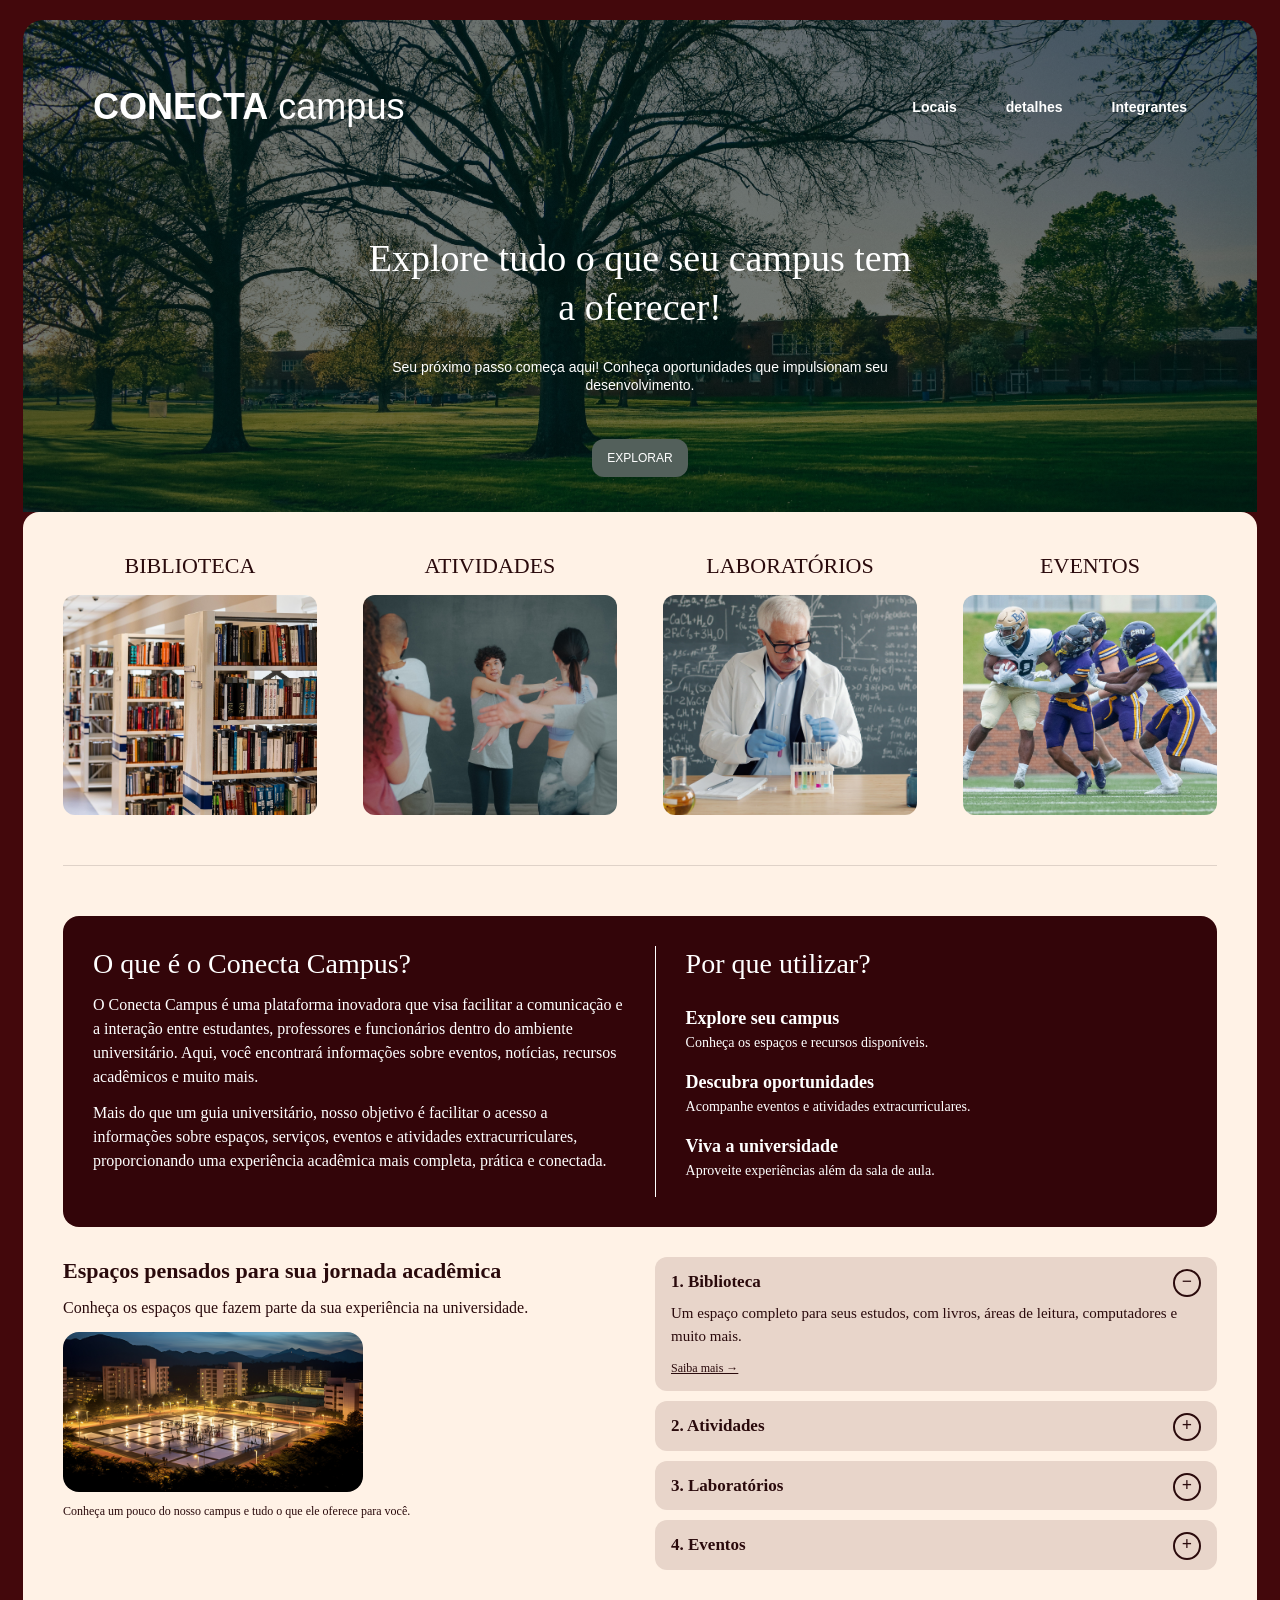
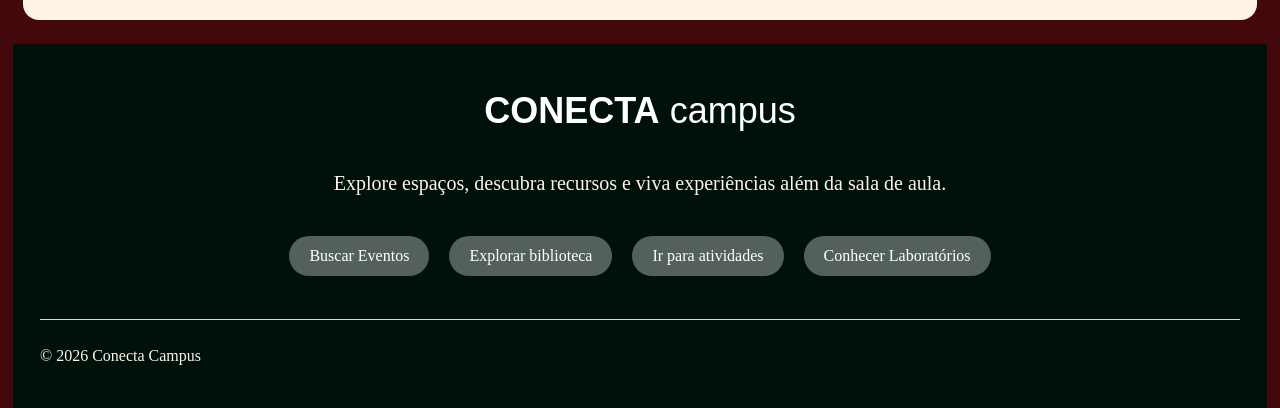
==== commit 0c235432: "fix: padroniza os estilos das páginas e remove imagens sem uso" ====
--- a/index.html
+++ b/index.html
@@ -28,7 +28,7 @@
             <nav class="menu" aria-label="Menu Principal">
                 <ul>
                     <li><a href="./locais.html">Locais</a></li>
-                    <li><a href="./detalhes.html">Detalhes</a></li>
+                    <li><a href="./detalhes.html">detalhes</a></li>
                     <li><a href="./integrantes.html">Integrantes</a></li>
                 </ul>
             </nav>
--- a/css/style.css
+++ b/css/style.css
@@ -12,38 +12,36 @@
   box-sizing: border-box;
 }
 
-
 ul {
   list-style: none;
 }
- 
+
 img {
   display: block;
   max-width: 100%;
   height: auto;
 }
- 
+
 /* PADRONIZAÇÃO DE FONTES */
 :root {
-  --fonte-texto: Georgia, 'Times New Roman', Times, serif;
+  --fonte-texto: Georgia, "Times New Roman", Times, serif;
   --fonte-interface: Arial, Helvetica, sans-serif;
 
-   --fs-pequeno: 1.2rem;
-   --fs-menu: 1.4rem;
-   --fs-base: 1.6rem;
-   --fs-h3: 1.8rem;
-   --fs-h2: 2.2rem;
-   --fs-h1: 2.8rem;
-
-    --cor-primaria: #330509;
-    --cor-moldura: #4a0a0a;
-    --cor-fundo: #3B060A;
-    --cor-cartao: #e8d5ca;
-    --cor-rodape: #04120a;
-    --cor-texto: #2a0a0c;
-    --cor-clara: #ffffff;
-    --cor-foco: #ffb703;
-
+  --fs-pequeno: 1.2rem;
+  --fs-menu: 1.4rem;
+  --fs-base: 1.6rem;
+  --fs-h3: 1.8rem;
+  --fs-h2: 2.2rem;
+  --fs-h1: 2.8rem;
+
+  --cor-primaria: #330509;
+  --cor-moldura: #4a0a0a;
+  --cor-fundo: #3b060a;
+  --cor-cartao: #e8d5ca;
+  --cor-rodape: #04120a;
+  --cor-texto: #2a0a0c;
+  --cor-clara: #ffffff;
+  --cor-foco: #ffb703;
 }
 
 html {
@@ -55,28 +53,38 @@
   font-size: var(--fs-base);
   line-height: 1.5;
   color: var(--cor-texto);
-  background-color: var(--cor-fundo);
   padding: 20px 23px 0;
   background-color: #43080c;
 }
 
-h1, h2, h3 {
+h1,
+h2,
+h3 {
   font-family: var(--fonte-texto);
   font-weight: bold;
 }
 
-h1 { font-size: var(--fs-h1); line-height: 1.2; }
-h2 { font-size: var(--fs-h2); line-height: 1.25; margin-bottom: 1.2rem;}
-h3 { font-size: var(--fs-h3);} 
-p { margin-bottom: 1.2rem; }
+h1 {
+  font-size: var(--fs-h1);
+  line-height: 1.2;
+}
+h2 {
+  font-size: var(--fs-h2);
+  line-height: 1.25;
+  margin-bottom: 1.2rem;
+}
+h3 {
+  font-size: var(--fs-h3);
+}
+p {
+  margin-bottom: 1.2rem;
+}
 
 /* CONFIGURAÇÕES GERAIS */
-
 
 a {
   color: inherit;
 }
-
 
 a:hover {
   text-decoration: underline;
@@ -86,12 +94,6 @@
 summary:focus-visible {
   outline: 0.3rem solid var(--cor-foco);
   outline-offset: 0.2rem;
-}
-
-.container {
-  width: 92%;
-  max-width: 70rem;
-  margin: 0 auto;
 }
 
 .so-leitor {
@@ -103,7 +105,6 @@
 }
 
 .linha {
-  font-size: 0;
   display: flex;
   gap: 30px;
   font-size: 16px;
@@ -111,65 +112,11 @@
 
 .linha > * {
   font-size: var(--fs-base);
-  vertical-align: top;
 }
 
 /* CABEÇALHO */
-.moldura {
-  padding: 1rem;
-  background-color: var(--cor-moldura);
-}
-
 .cabecalho {
   color: var(--cor-clara);
-}
-
-.cabecalho-interno {
-  padding: 1.6rem 0;
-  background-color: var(--cor-primaria);
-}
-
-.hero {
-  padding: 2rem 0 3rem;
-  border-radius: 1.2rem;
-  text-align: center;
-  background:
-    linear-gradient(rgba(0, 0, 0, 0.45), rgba(0, 0, 0, 0.45)),
-    url("../img/campus.jpg") center / cover no-repeat;
-}
-
-.barra {
-  text-align: center;
-}
-
-.logo {
-  display: inline-block;
-  margin-bottom: 1rem;
-  font-family: var(--fonte-interface);
-  font-size: 2.4rem;
-  font-weight: bold;
-  text-decoration: none;
-  color: var(--cor-clara);
-}
-
-.logo span {
-  font-weight: normal;
-}
-
-.hero-texto {
-  width: 92%;
-  max-width: 45rem;
-  margin: 4rem auto 2rem;
-}
-
-.hero-texto h1 {
-  margin-bottom: 1.2rem;
-  font-weight: normal;
-}
-
-.hero-texto p {
-  font-family: var(--fonte-interface);
-  font-size: 1.4rem;
 }
 
 .botao {
@@ -190,16 +137,12 @@
   text-decoration: none;
 }
 
-.botao-escuro {
-  margin-top: 2rem;
-  background-color: var(--cor-primaria);
-}
-
-.botao-escuro:hover {
-  background-color: var(--cor-moldura);
-}
-
+/* --------------------------------------------------------------------------------------------------
+ */
+
+/* ESTILOS COMPARTILHADOS: logo e navegacao da Home, Locais e Detalhes. */
 /* MENU */
+
 .barra-home {
   display: flex;
   justify-content: space-between;
@@ -229,7 +172,7 @@
   color: #ffffff;
   text-decoration: none;
 }
- 
+
 .menu a:hover,
 .menu a:active {
   text-decoration: underline;
@@ -240,116 +183,56 @@
 }
 
 /* CONTEÚDO */
-.painel {
-  margin-top: 1rem;
-  padding: 2rem 1.5rem;
-  border-radius: 1.2rem;
-  background-color: var(--cor-fundo);
-}
-
-.conteudo {
-  padding: 3rem 0;
-}
- 
-.intro {
-  margin: 1rem 0 2rem;
-}
-
-.divisor {
-  margin: 2.4rem 0;
-  border: 0;
-  border-top: 1px solid var(--cor-cartao);
-}
-
-.destaque {
-  width: 100%;
-  margin-bottom: 2rem;
-  text-align: center;
-}
- 
-.destaque h3 {
-  margin-bottom: 0.8rem;
-  font-weight: normal;
-  text-transform: uppercase;
-}
- 
-.destaque img {
-  width: 100%;
-  max-width: 22rem;
-  margin: 0 auto;
-  border-radius: 1rem;
-}
 
 .sobre {
-  padding: 2.4rem 2rem;
   border-radius: 1.6rem;
   color: var(--cor-clara);
   background-color: var(--cor-primaria);
   padding: 30px;
 }
- 
+
 .beneficios li {
   margin-bottom: 1.6rem;
 }
- 
-.icone {
-  display: inline-block;
-  width: 15%;
-  font-size: 2.4rem;
-  vertical-align: top;
-}
- 
-.beneficio-texto {
-  display: inline-block;
-  width: 80%;
-  vertical-align: top;
-}
- 
+
 .beneficio-texto h3 {
   font-size: 1.7rem;
 }
- 
-.beneficio-texto p {
-  margin-bottom: 0;
-  font-size: var(--fs-pequeno);
-}
 
 .espacos {
   margin-top: 3rem;
 }
- 
+
 .espacos img {
-  width: 100%;
-  max-width: 30rem;
   margin: 1rem 0;
   border-radius: 1.6rem;
   width: 100%;
   max-width: 300px;
   height: auto;
 }
- 
+
 .legenda {
   font-size: var(--fs-pequeno);
 }
- 
+
 .acordeao details {
   margin-bottom: 1rem;
   padding: 1.2rem 1.6rem;
   border-radius: 1.2rem;
   background-color: var(--cor-cartao);
 }
- 
+
 .acordeao summary {
   cursor: pointer;
   font-size: 1.7rem;
   font-weight: bold;
   list-style: none;
 }
- 
+
 .acordeao summary::-webkit-details-marker {
   display: none;
 }
- 
+
 .acordeao summary::after {
   content: "+";
   float: right;
@@ -361,16 +244,16 @@
   line-height: 2rem;
   text-align: center;
 }
- 
+
 .acordeao details[open] summary::after {
   content: "−";
 }
- 
+
 .acordeao details p {
   margin: 0.8rem 0;
   font-size: 1.5rem;
 }
- 
+
 .acordeao details a {
   font-size: var(--fs-pequeno);
 }
@@ -383,41 +266,21 @@
   border-radius: 1.2rem;
   background-color: var(--cor-cartao);
 }
- 
+
 .cartao img {
   width: 100%;
   margin-bottom: 1.2rem;
   border-radius: 0.8rem;
 }
- 
-.cartao h2 {
-  font-size: 2rem;
-}
- 
+
 .cartao p {
   margin-bottom: 0.6rem;
   font-size: 1.5rem;
 }
- 
+
 .cartao a {
   font-weight: bold;
   color: var(--cor-primaria);
-}
-
-.img-detalhe {
-  width: 100%;
-  max-width: 50rem;
-  margin: 1.6rem 0;
-  border-radius: 1.2rem;
-}
- 
-.lista-simples {
-  margin: 0 0 2rem 2rem;
-  list-style: disc;
-}
- 
-article section {
-  margin-top: 2rem;
 }
 
 /* RODAPÉ */
@@ -427,32 +290,9 @@
   color: var(--cor-clara);
   background-color: var(--cor-rodape);
 }
- 
-.rodape-texto {
-  margin: 1.6rem 0;
-  font-size: 1.5rem;
-}
- 
-.tags li {
-  display: inline-block;
-  margin: 0.4rem;
-}
- 
-.tags a {
-  display: inline-block;
-  padding: 0.3rem 1.2rem;
-  border: 1px solid #5c6b62;
-  border-radius: 2rem;
-  font-size: var(--fs-pequeno);
-  text-decoration: none;
-  color: var(--cor-clara);
-  background-color: #1a2a20;
-}
-
-.tags a:hover {
-  background-color: #2a3d31;
-}
-
+
+/* ------------------------------------------------------------------------------------------- */
+/* ESTRUTURA COMPARTILHADA: estilos aplicados aos elementos diretos do body. */
 /* Estrutura das páginas */
 
 /* Conteúdo principal */
@@ -477,8 +317,7 @@
   border-radius: 20px 20px 0 0;
 
   background-image:
-    linear-gradient(#000c098c, #000c098c),
-    url("../img/campos_backgroud.jpg");
+    linear-gradient(#000c098c, #000c098c), url("../img/campos_backgroud.jpg");
 
   background-position: center;
   background-size: cover;
@@ -493,14 +332,32 @@
   text-align: center;
 }
 
-.chamada-home h1 {
+.chamada-home p {
+  margin-bottom: 45px;
+  font-family: Arial, Helvetica, sans-serif;
+  font-size: 14px;
+  line-height: 1.3;
+}
+.chamada-locais,
+.cabecalho-detalhes
+.chamada-detalhes,
+.chamada-integrantes {
+   margin: 70px auto 20px;
+   text-align: center;
+}
+
+.chamada-home h1,
+.chamada-locais h1,
+.chamada-detalhes h1
+.chamada-integrantes h1 {
   margin-bottom: 25px;
   font-size: 38px;
   font-weight: normal;
   line-height: 1.3;
 }
 
-.chamada-home p {
+.chamada-home p,
+.chamada-locais p {
   margin-bottom: 45px;
   font-family: Arial, Helvetica, sans-serif;
   font-size: 14px;
@@ -556,21 +413,17 @@
   border-radius: 12px;
 }
 
-/* Apresentação do Conecta Campus */
-
 .sobre h2 {
   font-size: 28px;
   font-weight: normal;
-  font-size: 28px;
-  font-weight: normal;
-}
-
+}
+
+/* Benefícios */
 .coluna-beneficios {
   border-left: 1px solid #ffffff;
   padding-left: 30px;
 }
 
-/* Benefícios */
 .beneficios {
   margin-top: 24px;
 }
@@ -581,11 +434,11 @@
 
 /* Rodapé */
 body > .rodape {
-    margin-inline: -1rem;
-    padding: 40px 23px;
-    background-color: #00110b;
-    color: #fff2e6;
-    text-align: center;
+  margin-inline: -1rem;
+  padding: 40px 23px;
+  background-color: #00110b;
+  color: #fff2e6;
+  text-align: center;
 }
 
 .rodape-container {
@@ -635,532 +488,565 @@
   font-size: 16px;
 }
 
-
-
+/* PAGINA LOCAIS */
+
+/* INTRODUCAO */
+
+/* CABECALHO DA PAGINA LOCAIS */
+
+body > .cabecalho-locais,
+body > .cabecalho-detalhes {
+  min-height: 380px;
+  padding: 60px 70px 35px;
+  background-image:
+    linear-gradient(#00110999, #00110999), url("../img/campos_backgroud.jpg");
+  background-position: center;
+  background-size: cover;
+  background-repeat: no-repeat;
+}
+
+.cabecalho-locais .barra-locais {
+  display: flex;
+  justify-content: space-between;
+  align-items: center;
+  gap: 2rem;
+}
+
+.cabecalho-locais .titulo-campus {
+  font-family: var(--fonte-interface);
+  font-size: 36px;
+  color: var(--cor-clara);
+  text-decoration: none;
+}
+
+.cabecalho-locais .navegacao-locais,
+.cabecalho-detalhes .navegacao-detalhes {
+  margin-left: auto;
+}
+
+.cabecalho-locais .menu {
+  display: flex;
+  justify-content: flex-end;
+  flex-wrap: wrap;
+  gap: 45px;
+}
+
+.cabecalho-locais .menu li {
+  margin: 0;
+}
+
+.pagina-locais .titulo-pagina {
+  margin-bottom: 3rem;
+  text-align: left;
+}
+
+.pagina-locais .titulo-pagina > p:first-child {
+  margin-bottom: 1rem;
+  font-family: var(--fonte-interface);
+  font-size: var(--fs-menu);
+  font-weight: bold;
+  color: var(--cor-primaria);
+}
+
+.pagina-locais .titulo-pagina h2 {
+  margin-bottom: 1rem;
+  font-size: 3rem;
+}
+
+.pagina-locais .titulo-pagina > p:last-child {
+  font-size: var(--fs-base);
+}
+
+/* ESPACOS DO CAMPUS */
+
+.pagina-locais .local {
+  margin-bottom: 3rem;
+  padding-bottom: 3rem;
+  border-bottom: 1px solid var(--cor-cartao);
+}
+
+.pagina-locais .local:last-child {
+  margin-bottom: 0;
+  padding-bottom: 0;
+  border-bottom: none;
+}
+
+/* TITULOS E SUBTITULOS */
+
+.pagina-locais .local h3 {
+  margin-bottom: 0.5rem;
+  font-size: 2.6rem;
+}
+
+.pagina-locais .local > p {
+  margin-bottom: 1.5rem;
+  font-size: var(--fs-base);
+}
+
+/* IMAGENS */
+
+.pagina-locais .local-imagem {
+  width: 100%;
+  height: 28rem;
+  margin-bottom: 1.5rem;
+  border-radius: 1rem;
+  object-fit: cover;
+}
+
+/* BLOCOS DE INFORMACOES */
+
+.pagina-locais .local-informacoes {
+  display: flex;
+  flex-direction: column;
+  gap: 1.5rem;
+}
+
+/* DESCRICAO */
+
+.pagina-locais .local-descricao {
+  padding: 2rem;
+  border-radius: 1rem;
+  color: var(--cor-clara);
+  background-color: var(--cor-primaria);
+}
+
+.pagina-locais .local-descricao h4,
+.pagina-locais .local-dados h4 {
+  margin-bottom: 1rem;
+  font-size: 1.8rem;
+}
+
+/* INFORMACOES UTEIS */
+
+.pagina-locais .local-dados {
+  padding: 2rem;
+  border-radius: 1rem;
+  background-color: var(--cor-cartao);
+}
+
+.pagina-locais .local-dados p {
+  margin-bottom: 1rem;
+}
+
+.pagina-locais .local-dados a {
+  display: inline-block;
+  margin-top: 1rem;
+  font-weight: bold;
+  color: var(--cor-primaria);
+}
+
+.pagina-locais .local-dados a:hover {
+  text-decoration: underline;
+}
 
 /* --------------------------------------------------------- */
-/* PAGINA LOCAIS */
-
-/* INTRODUCAO */
-
-
-/* CABECALHO DA PAGINA LOCAIS */
-
-body > .cabecalho-locais {
-    min-height: 38rem;
-    padding: 3rem 5%;
-    background-image:
-        linear-gradient(#00110999, #00110999),
-        url("../img/campos_backgroud.jpg");
-    background-position: center;
-    background-size: cover;
-    background-repeat: no-repeat;
-}
-
-
-.chamada-locais {
-  max-width: 550px;
-  margin: 100px auto 0;
-  color: #ffffff;
-  text-align: center;
-}
-
-.chamada-locais h1 {
-  margin-bottom: 25px;
-  font-size: 38px;
-  font-weight: normal;
-  line-height: 1.3;
-}
-
-.chamada-locais p {
-  margin-bottom: 45px;
-  font-family: Arial, Helvetica, sans-serif;
-  font-size: 14px;
-  line-height: 1.3;
-}
-
-.cabecalho-locais .barra-locais {
-    display: flex;
-    justify-content: space-between;
-    align-items: center;
-    gap: 2rem;
-}
-
-.cabecalho-locais .titulo-campus {
-    font-family: var(--fonte-interface);
-    font-size: 2.8rem;
-    color: var(--cor-clara);
-    text-decoration: none;
-}
-
-.cabecalho-locais .navegacao-locais {
-    margin-left: auto;
-}
-
-.cabecalho-locais .menu {
-    display: flex;
-    justify-content: flex-end;
-    flex-wrap: wrap;
-    gap: 2rem;
-}
-
-.cabecalho-locais .menu li {
-    margin: 0;
-}
-
-.cabecalho-locais .chamada-locais {
-    max-width: 60rem;
-    margin: 7rem auto 2rem;
-    text-align: center;
-}
-
-.cabecalho-locais .chamada-locais h1 {
-    font-size: 3.4rem;
-    font-weight: normal;
-    color: var(--cor-clara);
-}
-
-
-
-.pagina-locais .titulo-pagina {
-    margin-bottom: 3rem;
-    text-align: center;
-}
-
-.pagina-locais .titulo-pagina > p:first-child {
-    margin-bottom: 1rem;
-    font-family: var(--fonte-interface);
-    font-size: var(--fs-menu);
-    font-weight: bold;
-    color: var(--cor-primaria);
-}
-
-.pagina-locais .titulo-pagina h2 {
-    margin-bottom: 1rem;
-    font-size: 3rem;
-}
-
-.pagina-locais .titulo-pagina > p:last-child {
-    font-size: var(--fs-base);
-}
-
-/* ESPACOS DO CAMPUS */
-
-.pagina-locais .local {
-    margin-bottom: 3rem;
-    padding-bottom: 3rem;
-    border-bottom: 1px solid var(--cor-cartao);
-}
-
-.pagina-locais .local:last-child {
-    margin-bottom: 0;
-    padding-bottom: 0;
-    border-bottom: none;
-}
-
-/* TITULOS E SUBTITULOS */
-
-.pagina-locais .local h3 {
-    margin-bottom: 0.5rem;
-    font-size: 2.6rem;
-}
-
-.pagina-locais .local > p {
-    margin-bottom: 1.5rem;
-    font-size: var(--fs-base);
-}
-
-/* IMAGENS */
-
-.pagina-locais .local-imagem {
-    width: 100%;
-    height: 28rem;
-    margin-bottom: 1.5rem;
-    border-radius: 1rem;
-    object-fit: cover;
-}
-
-/* BLOCOS DE INFORMACOES */
-
-.pagina-locais .local-informacoes {
-    display: flex;
-    flex-direction: column;
-    gap: 1.5rem;
-}
-
-/* DESCRICAO */
-
-.pagina-locais .local-descricao {
-    padding: 2rem;
-    border-radius: 1rem;
-    color: var(--cor-clara);
-    background-color: var(--cor-primaria);
-}
-
-.pagina-locais .local-descricao h4 {
-    margin-bottom: 1rem;
-    font-size: 1.8rem;
-}
-
-/* INFORMACOES UTEIS */
-
-.pagina-locais .local-dados {
-    padding: 2rem;
-    border-radius: 1rem;
-    background-color: var(--cor-cartao);
-}
-
-.pagina-locais .local-dados h4 {
-    margin-bottom: 1rem;
-    font-size: 1.8rem;
-}
-
-.pagina-locais .local-dados p {
-    margin-bottom: 1rem;
-}
-
-.pagina-locais .local-dados a {
-    display: inline-block;
-    margin-top: 1rem;
-    font-weight: bold;
-    color: var(--cor-primaria);
-}
-
-.pagina-locais .local-dados a:hover {
-    text-decoration: underline;
-}
-
-
-
-/* --------------------------------------------------------- */
+
 /* PAGINA DETALHES */
 
 /* CABECALHO */
 
-body > .cabecalho-detalhes {
-    min-height: 38rem;
-    padding: 3rem 5%;
-    background-image:
-        linear-gradient(#00110999, #00110999),
-        url("../img/campos_backgroud.jpg");
-    background-position: center;
-    background-size: cover;
-    background-repeat: no-repeat;
-}
-
 /* LOGO A ESQUERDA E MENU A DIREITA */
 
 .cabecalho-detalhes .barra-detalhes {
-    display: flex;
-    flex-direction: row;
-    justify-content: space-between;
-    align-items: center;
-    flex-wrap: wrap;
-    gap: 2rem;
-    width: 100%;
-    text-align: left;
+  display: flex;
+  justify-content: space-between;
+  align-items: center;
+  flex-wrap: wrap;
+  gap: 2rem;
+  width: 100%;
+  text-align: left;
 }
 
 .cabecalho-detalhes .titulo-campus {
-    font-family: var(--fonte-interface);
-    font-size: 2.8rem;
-    color: var(--cor-clara);
-    text-decoration: none;
-    white-space: nowrap;
-}
-
-.cabecalho-detalhes .navegacao-detalhes {
-    margin-left: auto;
+  font-family: var(--fonte-interface);
+  font-size: 36px;
+  color: var(--cor-clara);
+  text-decoration: none;
+  white-space: nowrap;
 }
 
 .cabecalho-detalhes .navegacao-detalhes .menu {
-    display: flex;
-    justify-content: flex-end;
-    flex-wrap: wrap;
-    gap: 2rem;
-    margin: 0;
-    padding: 0;
-    list-style: none;
+  display: flex;
+  justify-content: flex-end;
+  flex-wrap: wrap;
+  gap: 45px;
+  margin: 0;
+  padding: 0;
+  list-style: none;
 }
 
 .cabecalho-detalhes .navegacao-detalhes .menu li {
-    margin: 0;
+  margin: 0;
 }
 
 .cabecalho-detalhes .navegacao-detalhes .menu a {
-    font-family: var(--fonte-interface);
-    font-size: var(--fs-menu);
-    font-weight: bold;
-    color: var(--cor-clara);
-    text-decoration: none;
+  font-family: var(--fonte-interface);
+  font-size: var(--fs-menu);
+  font-weight: bold;
+  color: var(--cor-clara);
+  text-decoration: none;
 }
 
 .cabecalho-detalhes .navegacao-detalhes .menu a:hover,
 .cabecalho-detalhes .navegacao-detalhes .menu a:focus-visible,
 .cabecalho-detalhes .navegacao-detalhes .menu a[aria-current="page"] {
-    text-decoration: underline;
+  text-decoration: underline;
 }
 
 /* TEXTO CENTRAL DO CABECALHO */
 
 .cabecalho-detalhes .chamada-detalhes {
-    max-width: 60rem;
-    margin: 7rem auto 2rem;
-    text-align: center;
-    color: var(--cor-clara);
-}
-
+  max-width: 60rem;
+  margin: 7rem auto 2rem;
+  text-align: center;
+  color: var(--cor-clara);
+}
+
+/* AJUSTE 2: titulo de Detalhes no mesmo tamanho da Home (38px). */
 .chamada-detalhes h1 {
-    margin-bottom: 2rem;
-    font-size: 3.4rem;
-    font-weight: normal;
-}
-
-.chamada-detalhes p {
-    font-family: var(--fonte-interface);
-    font-size: 1.5rem;
+  margin-bottom: 2rem;
+  font-size: 3.8rem;
+  font-weight: normal;
 }
 
 /* CONTEUDO PRINCIPAL */
 
 body > .pagina-detalhes {
-    width: 100%;
-    max-width: none;
-    margin: 0 auto 2.4rem;
-    padding: 4rem 5%;
-    border-radius: 0 0 1.6rem 1.6rem;
-    background-color: #fff2e6;
-    color: var(--cor-texto);
+  width: 100%;
+  max-width: none;
+  margin: 0 auto 2.4rem;
+  padding: 4rem 5%;
+  border-radius: 0 0 1.6rem 1.6rem;
+  background-color: #fff2e6;
+  color: var(--cor-texto);
 }
 
 /* INTRODUCAO */
 
 .pagina-detalhes .introducao-detalhes {
-    margin-bottom: 4rem;
-}
-
-.pagina-detalhes .etiqueta-detalhes {
-    font-family: var(--fonte-interface);
-    font-size: var(--fs-pequeno);
-    font-weight: bold;
-    color: var(--cor-primaria);
+  margin-bottom: 4rem;
+}
+
+.pagina-detalhes .etiqueta-detalhes,
+.pagina-detalhes .categoria-espaco {
+  font-family: var(--fonte-interface);
+  font-size: var(--fs-pequeno);
+  font-weight: bold;
+  color: var(--cor-primaria);
 }
 
 .pagina-detalhes .introducao-detalhes h2 {
-    margin-bottom: 1rem;
-    font-size: 3rem;
-}
-
-.pagina-detalhes .voltar-detalhes {
-    display: inline-block;
-    margin-top: 1rem;
-    font-weight: bold;
-    color: var(--cor-primaria);
+  margin-bottom: 1rem;
+  font-size: 3rem;
 }
 
 /* ESPACOS DO CAMPUS */
 
 .pagina-detalhes .espaco-detalhes {
-    margin-bottom: 5rem;
-    padding-bottom: 4rem;
-    border-bottom: 1px solid var(--cor-cartao);
+  margin-bottom: 5rem;
+  padding-bottom: 4rem;
+  border-bottom: 1px solid var(--cor-cartao);
 }
 
 .pagina-detalhes .cabecalho-espaco {
-    display: flex;
-    justify-content: space-between;
-    align-items: center;
-    flex-wrap: wrap;
-    gap: 1rem;
-    margin-bottom: 2rem;
+  display: flex;
+  justify-content: space-between;
+  align-items: center;
+  flex-wrap: wrap;
+  gap: 1rem;
+  margin-bottom: 2rem;
 }
 
 .pagina-detalhes .cabecalho-espaco h2 {
-    margin-bottom: 0.5rem;
-    font-size: 2.8rem;
+  margin-bottom: 0.5rem;
+  font-size: 2.8rem;
 }
 
 .pagina-detalhes .cabecalho-espaco p {
-    margin-bottom: 0;
-}
-
-.pagina-detalhes .categoria-espaco {
-    font-family: var(--fonte-interface);
-    font-size: var(--fs-pequeno);
-    font-weight: bold;
-    color: var(--cor-primaria);
+  margin-bottom: 0;
 }
 
 /* IMAGENS DOS ESPACOS */
 
 .pagina-detalhes .imagem-espaco {
-    width: 100%;
-    height: 28rem;
-    margin-bottom: 2rem;
-    border-radius: 1.2rem;
-    object-fit: cover;
+  width: 100%;
+  height: 28rem;
+  margin-bottom: 2rem;
+  border-radius: 1.2rem;
+  object-fit: cover;
 }
 
 /* CARTOES DE INFORMACOES */
 
 .pagina-detalhes .informacoes-espaco {
-    display: grid;
-    grid-template-columns: repeat(2, minmax(0, 1fr));
-    gap: 2rem;
+  display: grid;
+  grid-template-columns: repeat(2, minmax(0, 1fr));
+  gap: 2rem;
 }
 
 .pagina-detalhes .cartao-detalhes {
-    overflow: hidden;
-    border-radius: 1.2rem;
-    background-color: var(--cor-cartao);
+  overflow: hidden;
+  border-radius: 1.2rem;
+  background-color: var(--cor-cartao);
 }
 
 .pagina-detalhes .cartao-detalhes h3 {
-    margin: 0;
-    padding: 1.5rem 2rem;
-    font-size: 2rem;
-    font-weight: normal;
-    color: var(--cor-clara);
-    background-color: var(--cor-primaria);
+  margin: 0;
+  padding: 1.5rem 2rem;
+  font-size: 2rem;
+  font-weight: normal;
+  color: var(--cor-clara);
+  background-color: var(--cor-primaria);
 }
 
 .pagina-detalhes .cartao-conteudo {
-    padding: 2rem;
+  padding: 2rem;
 }
 
 .pagina-detalhes .cartao-conteudo p {
-    margin-bottom: 1rem;
+  margin-bottom: 1rem;
 }
 
 .pagina-detalhes .cartao-conteudo ul {
-    padding-left: 2rem;
-    list-style: disc;
+  padding-left: 2rem;
+  list-style: disc;
 }
 
 .pagina-detalhes .cartao-conteudo li {
-    margin-bottom: 1rem;
+  margin-bottom: 1rem;
 }
 
 /* ATIVIDADES DO CAMPUS */
 
 .pagina-detalhes .atividades-campus {
-    margin-top: 5rem;
+  margin-top: 5rem;
 }
 
 .pagina-detalhes .cabecalho-atividades {
-    display: flex;
-    justify-content: space-between;
-    align-items: flex-start;
-    flex-wrap: wrap;
-    gap: 1.5rem;
-    margin-bottom: 2rem;
+  display: flex;
+  justify-content: space-between;
+  align-items: flex-start;
+  flex-wrap: wrap;
+  gap: 1.5rem;
+  margin-bottom: 2rem;
 }
 
 .pagina-detalhes .cabecalho-atividades h2 {
-    margin-bottom: 1rem;
-    font-size: 3rem;
+  margin-bottom: 1rem;
+  font-size: 3rem;
 }
 
 /* BANNER DE ATIVIDADES */
 
 .pagina-detalhes .banner-atividades {
-    display: flex;
-    align-items: center;
-    justify-content: center;
-    min-height: 28rem;
-    margin-bottom: 3rem;
-    padding: 3rem;
-    border-radius: 1.2rem;
-    text-align: center;
-    background-image:
-        linear-gradient(#00000088, #00000088),
-        url("../img/atividades.jpg");
-    background-position: center;
-    background-size: cover;
-    background-repeat: no-repeat;
+  display: flex;
+  align-items: center;
+  justify-content: center;
+  min-height: 28rem;
+  margin-bottom: 3rem;
+  padding: 3rem;
+  border-radius: 1.2rem;
+  text-align: center;
+  background-image:
+    linear-gradient(#00000088, #00000088), url("../img/atividades.jpg");
+  background-position: center;
+  background-size: cover;
+  background-repeat: no-repeat;
 }
 
 .pagina-detalhes .banner-atividades h3 {
-    max-width: 75rem;
-    font-size: 3.6rem;
-    font-weight: normal;
-    color: var(--cor-clara);
+  max-width: 75rem;
+  font-size: 3.6rem;
+  font-weight: normal;
+  color: var(--cor-clara);
 }
 
 /* CARTOES DE ATIVIDADES */
 
 .pagina-detalhes .grade-atividades {
-    display: grid;
-    grid-template-columns: repeat(3, minmax(0, 1fr));
-    gap: 2rem;
-    margin-bottom: 4rem;
+  display: grid;
+  grid-template-columns: repeat(3, minmax(0, 1fr));
+  gap: 2rem;
+  margin-bottom: 4rem;
 }
 
 .pagina-detalhes .atividade {
-    overflow: hidden;
-    border-radius: 1.2rem;
-    background-color: #f4ddd0;
+  overflow: hidden;
+  border-radius: 1.2rem;
+  background-color: #f4ddd0;
 }
 
 .pagina-detalhes .atividade h3 {
-    margin: 0;
-    padding: 1.2rem 1.5rem;
-    font-size: 2.2rem;
-    font-weight: normal;
-    color: var(--cor-clara);
-    background-color: var(--cor-primaria);
+  margin: 0;
+  padding: 1.2rem 1.5rem;
+  font-size: 2.2rem;
+  font-weight: normal;
+  color: var(--cor-clara);
+  background-color: var(--cor-primaria);
 }
 
 .pagina-detalhes .atividade-conteudo {
-    padding: 1.5rem;
+  padding: 1.5rem;
 }
 
 .pagina-detalhes .atividade-conteudo h4 {
-    margin-bottom: 1rem;
-    font-size: 1.6rem;
+  margin-bottom: 1rem;
+  font-size: 1.6rem;
 }
 
 .pagina-detalhes .atividade-conteudo p {
-    font-size: 1.4rem;
+  font-size: 1.4rem;
 }
 
 /* ATIVIDADE EM DESTAQUE */
 
 .pagina-detalhes .atividade-destaque {
-    display: grid;
-    grid-template-columns: 45% minmax(0, 1fr);
-    overflow: hidden;
-    border-radius: 1.2rem;
-    background-color: var(--cor-cartao);
+  display: grid;
+  grid-template-columns: 45% minmax(0, 1fr);
+  overflow: hidden;
+  border-radius: 1.2rem;
+  background-color: var(--cor-cartao);
 }
 
 .pagina-detalhes .imagem-destaque {
-    position: relative;
-    min-height: 25rem;
+  position: relative;
+  min-height: 25rem;
 }
 
 .pagina-detalhes .imagem-destaque img {
-    width: 100%;
-    height: 100%;
-    object-fit: cover;
+  width: 100%;
+  height: 100%;
+  object-fit: cover;
 }
 
 .pagina-detalhes .imagem-destaque h3 {
-    position: absolute;
-    top: 50%;
-    left: 50%;
-    width: 90%;
-    transform: translate(-50%, -50%);
-    text-align: center;
-    font-size: 2.8rem;
-    color: var(--cor-clara);
+  position: absolute;
+  top: 50%;
+  left: 50%;
+  width: 90%;
+  transform: translate(-50%, -50%);
+  text-align: center;
+  font-size: 2.8rem;
+  color: var(--cor-clara);
 }
 
 .pagina-detalhes .conteudo-destaque {
-    padding: 3rem;
+  padding: 3rem;
 }
 
 .pagina-detalhes .conteudo-destaque h3 {
-    margin-bottom: 1.5rem;
-    font-size: 2.4rem;
+  margin-bottom: 1.5rem;
+  font-size: 2.4rem;
+}
+
+.cabecalho.cabecalho-integrantes {
+  min-height: 380px;
+  padding: 60px 70px 35px;
+  background-image:
+    linear-gradient(#00110999, #00110999), url("../img/campos_backgroud.jpg");
+  background-position: center;
+  background-size: cover;
+  background-repeat: no-repeat;
+}
+
+.barra-integrantes {
+  display: flex;
+  justify-content: space-between;
+  align-items: center;
+  flex-wrap: wrap;
+  gap: 20px;
+}
+
+.barra-integrantes .menu {
+  display: flex;
+  flex-wrap: wrap;
+  gap: 45px;
+}
+
+.barra-integrantes .menu li {
+  margin: 0;
+}
+
+.chamada-integrantes {
+  margin: 70px auto 20px;
+  text-align: center;
+}
+
+.chamada-integrantes p {
+  font-family: Arial, Helvetica, sans-serif;
+  font-size: 15px;
+}
+
+main.pagina-integrantes {
+  border-radius: 0 0 16px 16px;
+}
+
+.pagina-integrantes .titulo-pagina {
+  margin-bottom: 30px;
+  text-align: center;
+}
+
+.pagina-integrantes .etiqueta {
+  font-family: Arial, Helvetica, sans-serif;
+  font-size: 12px;
+  font-weight: bold;
+  color: #330509;
+}
+
+.pagina-integrantes .titulo-pagina h2 {
+  margin-bottom: 15px;
+  font-size: 30px;
+}
+
+.pagina-integrantes .integrantes {
+  display: flex;
+  flex-wrap: wrap;
+  justify-content: center;
+  gap: 20px;
+}
+
+.pagina-integrantes .integrante {
+  width: 30%;
+  margin: 0;
+  padding: 24px;
+  text-align: center;
+}
+
+.pagina-integrantes .integrante img {
+  width: 150px;
+  height: 150px;
+  margin: 0 auto 20px;
+  border-radius: 50%;
+  object-fit: cover;
+}
+
+.pagina-integrantes .integrante h3 {
+  margin-bottom: 15px;
+  font-size: 20px;
+  line-height: 1.3;
+}
+
+.pagina-integrantes .integrante p {
+  margin-bottom: 8px;
+  font-size: 15px;
+}
+
+.pagina-integrantes .integrante-links {
+  margin-top: 20px;
+}
+
+.pagina-integrantes .integrante-links a {
+  display: inline-block;
+  margin: 5px;
+  padding: 8px 15px;
+  border-radius: 20px;
+  background-color: #3305097f;
+  color: #ffffff;
+  font-size: 14px;
+  text-decoration: none;
+}
+
+.pagina-integrantes .integrante-links a:hover {
+  background-color: #4a0a0a;
+  text-decoration: underline;
 }
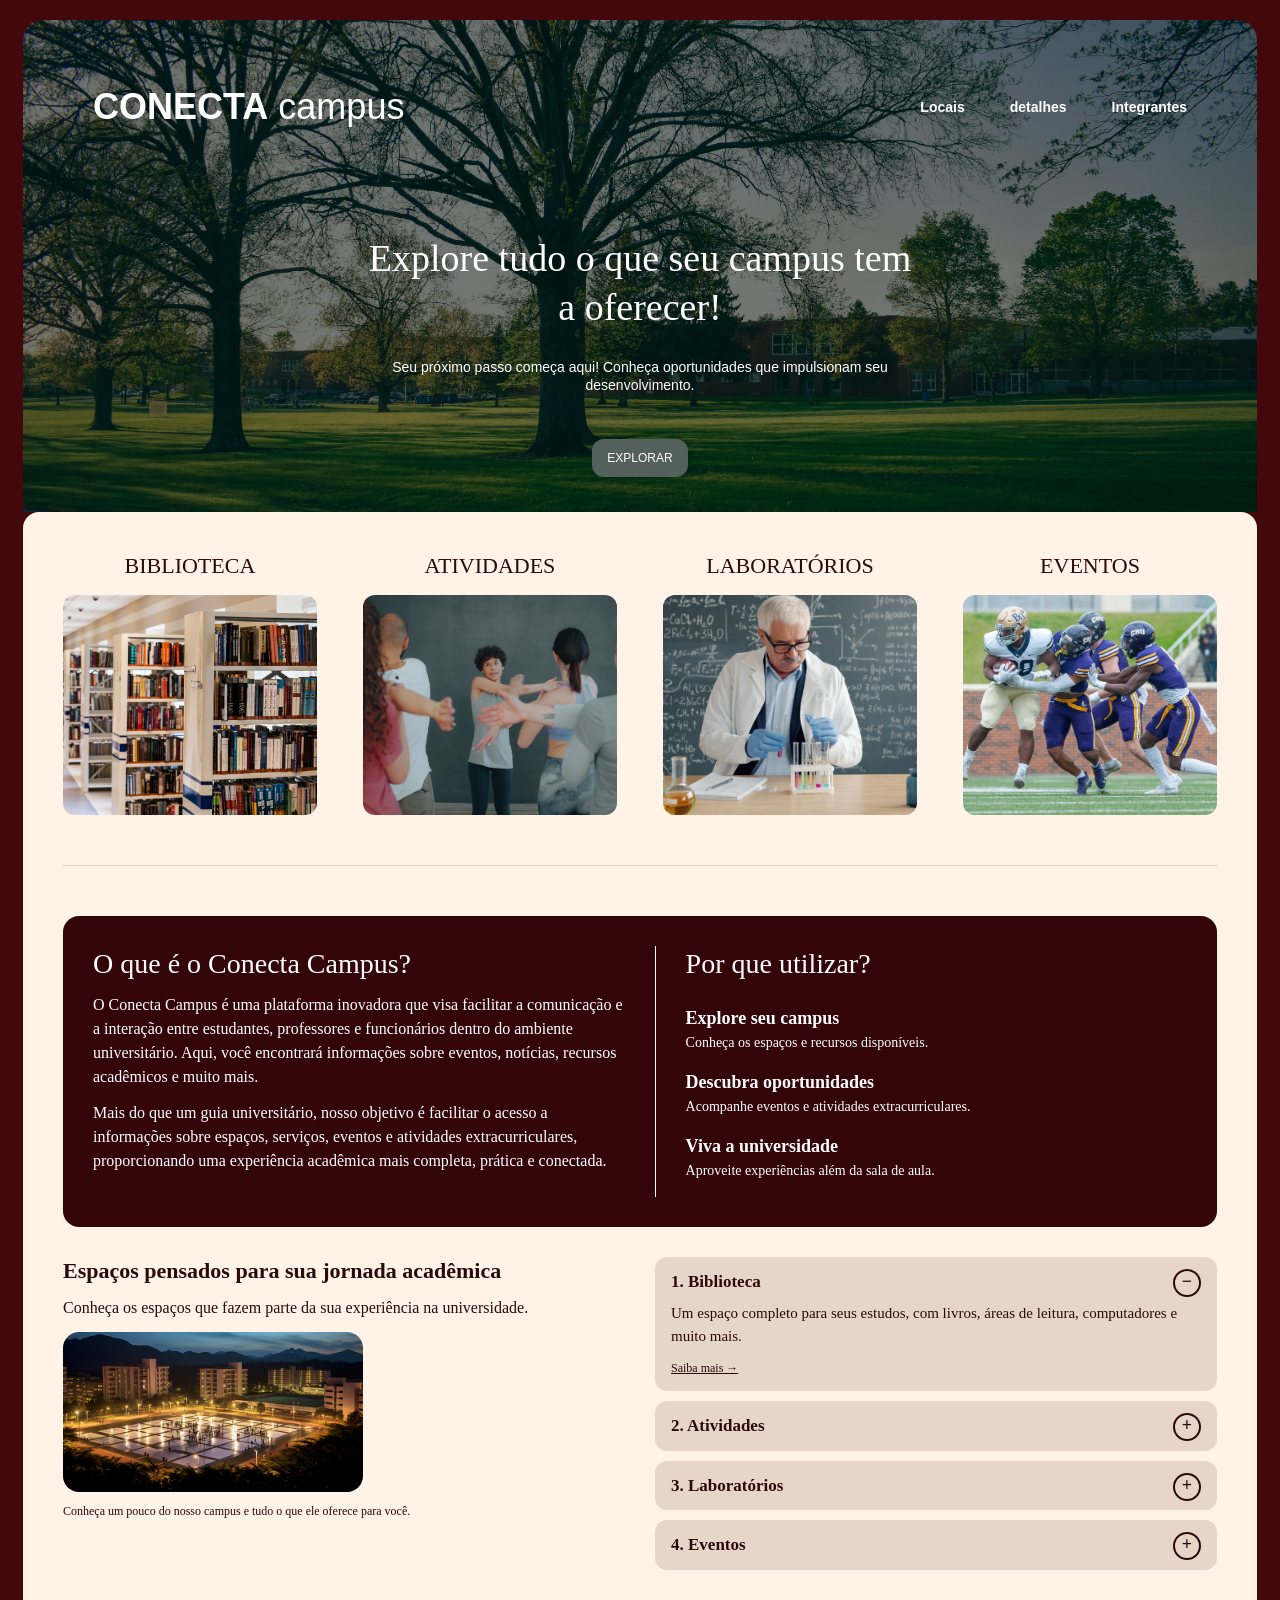
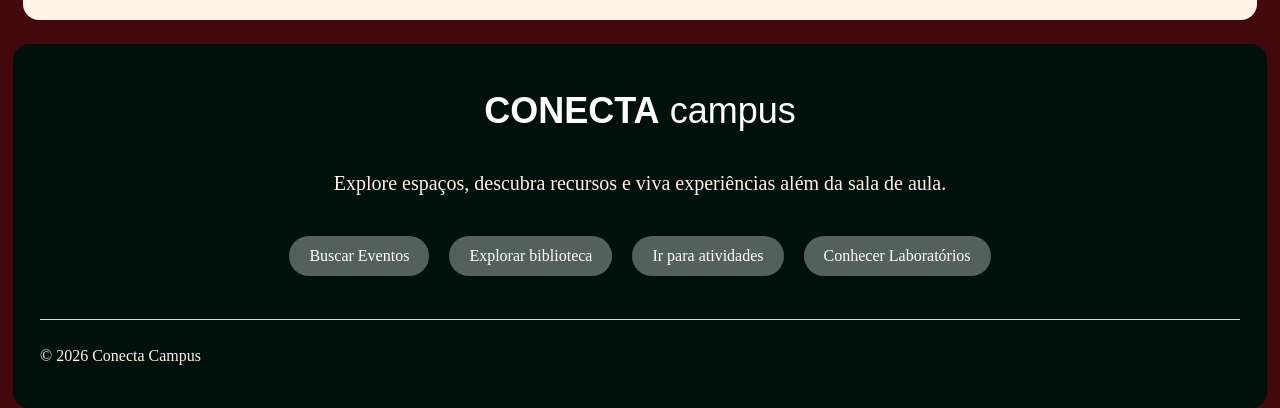
==== commit 97b875d9: "fix: padroniza espaçamentos dos menus, conteúdos e arredonda os rodapés" ====
--- a/index.html
+++ b/index.html
@@ -49,7 +49,7 @@
             </div>
             <div class="foto-campus">
                 <h2>Atividades</h2>
-                <img src="./img/atividades.jpg" alt="Atividfades em grupo">
+                <img src="./img/atividades.jpg" alt="Atividades em grupo">
             </div>
             <div class="foto-campus">
                 <h2>Laboratórios</h2>
--- a/css/style.css
+++ b/css/style.css
@@ -149,6 +149,11 @@
   align-items: center;
 }
 
+.barra-home .menu ul {
+  display: flex;
+  gap: 45px;
+}
+
 .titulo-campus {
   font-family: Arial, Helvetica, sans-serif;
   font-size: 36px;
@@ -162,7 +167,7 @@
 
 .menu li {
   display: inline-block;
-  margin-left: 45px;
+  margin-left: 0;
 }
 
 .menu a {
@@ -332,12 +337,6 @@
   text-align: center;
 }
 
-.chamada-home p {
-  margin-bottom: 45px;
-  font-family: Arial, Helvetica, sans-serif;
-  font-size: 14px;
-  line-height: 1.3;
-}
 .chamada-locais,
 .cabecalho-detalhes
 .chamada-detalhes,
@@ -348,7 +347,7 @@
 
 .chamada-home h1,
 .chamada-locais h1,
-.chamada-detalhes h1
+.chamada-detalhes h1,
 .chamada-integrantes h1 {
   margin-bottom: 25px;
   font-size: 38px;
@@ -436,6 +435,7 @@
 body > .rodape {
   margin-inline: -1rem;
   padding: 40px 23px;
+  border-radius: 16px;
   background-color: #00110b;
   color: #fff2e6;
   text-align: center;
@@ -715,8 +715,8 @@
   width: 100%;
   max-width: none;
   margin: 0 auto 2.4rem;
-  padding: 4rem 5%;
-  border-radius: 0 0 1.6rem 1.6rem;
+  padding: 40px;
+  border-radius: 16px;
   background-color: #fff2e6;
   color: var(--cor-texto);
 }
@@ -978,7 +978,7 @@
 }
 
 main.pagina-integrantes {
-  border-radius: 0 0 16px 16px;
+  border-radius: 16px;
 }
 
 .pagina-integrantes .titulo-pagina {
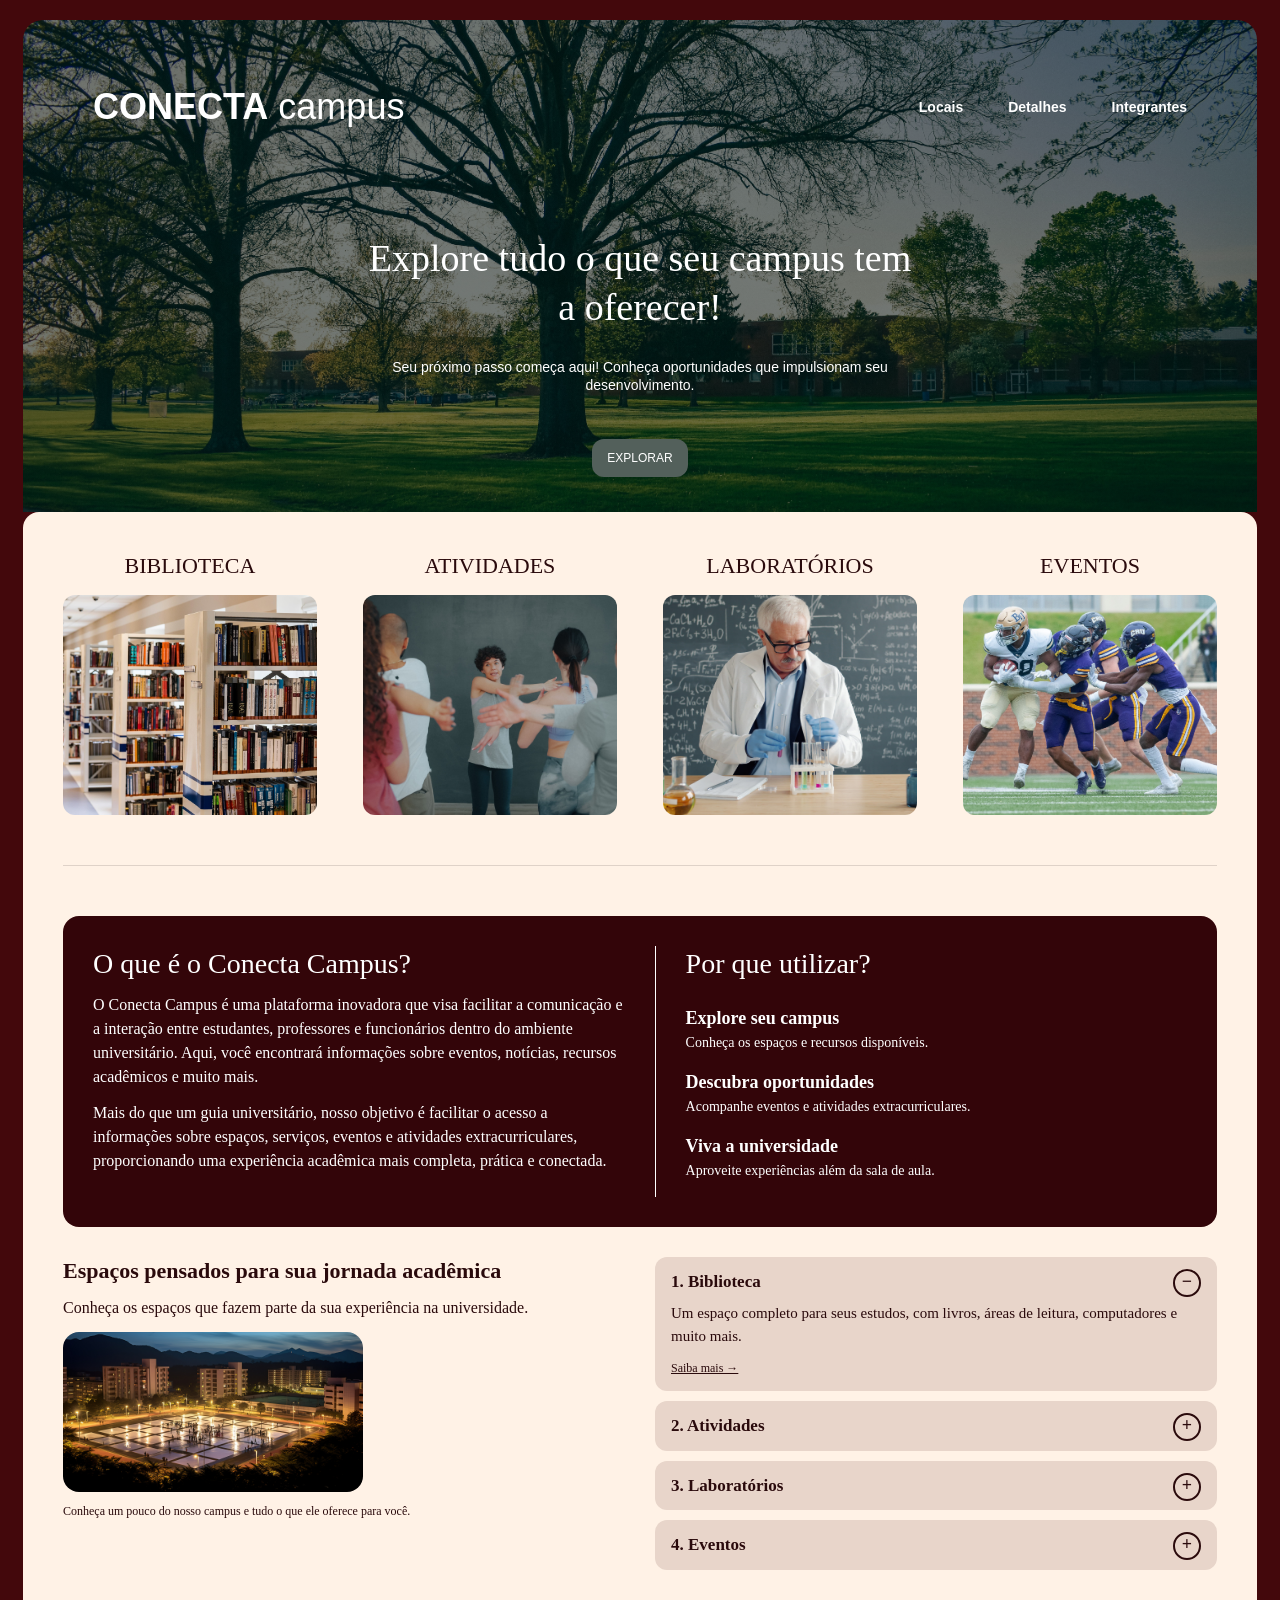
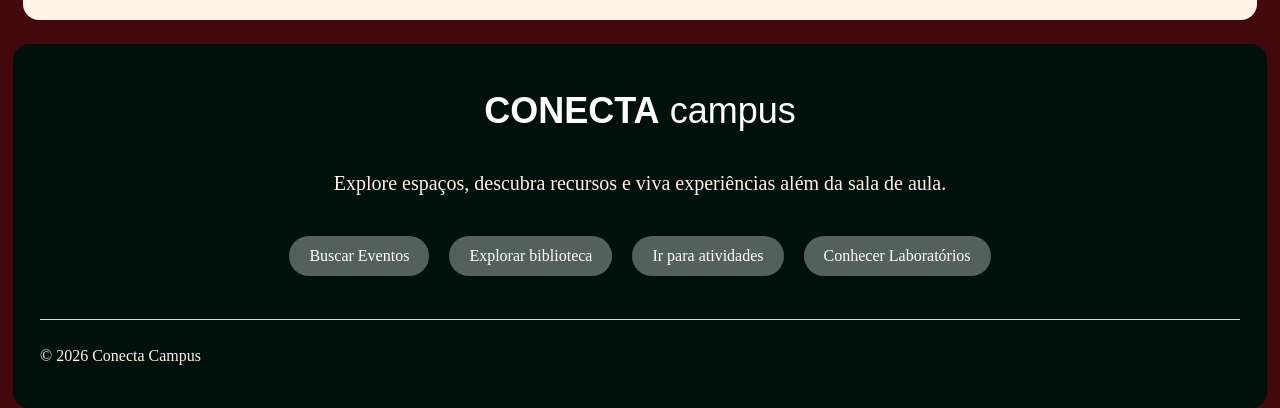
==== commit 9186a266: "fix: corrige erro de digitação" ====
--- a/index.html
+++ b/index.html
@@ -28,7 +28,7 @@
             <nav class="menu" aria-label="Menu Principal">
                 <ul>
                     <li><a href="./locais.html">Locais</a></li>
-                    <li><a href="./detalhes.html">detalhes</a></li>
+                    <li><a href="./detalhes.html">Detalhes</a></li>
                     <li><a href="./integrantes.html">Integrantes</a></li>
                 </ul>
             </nav>
